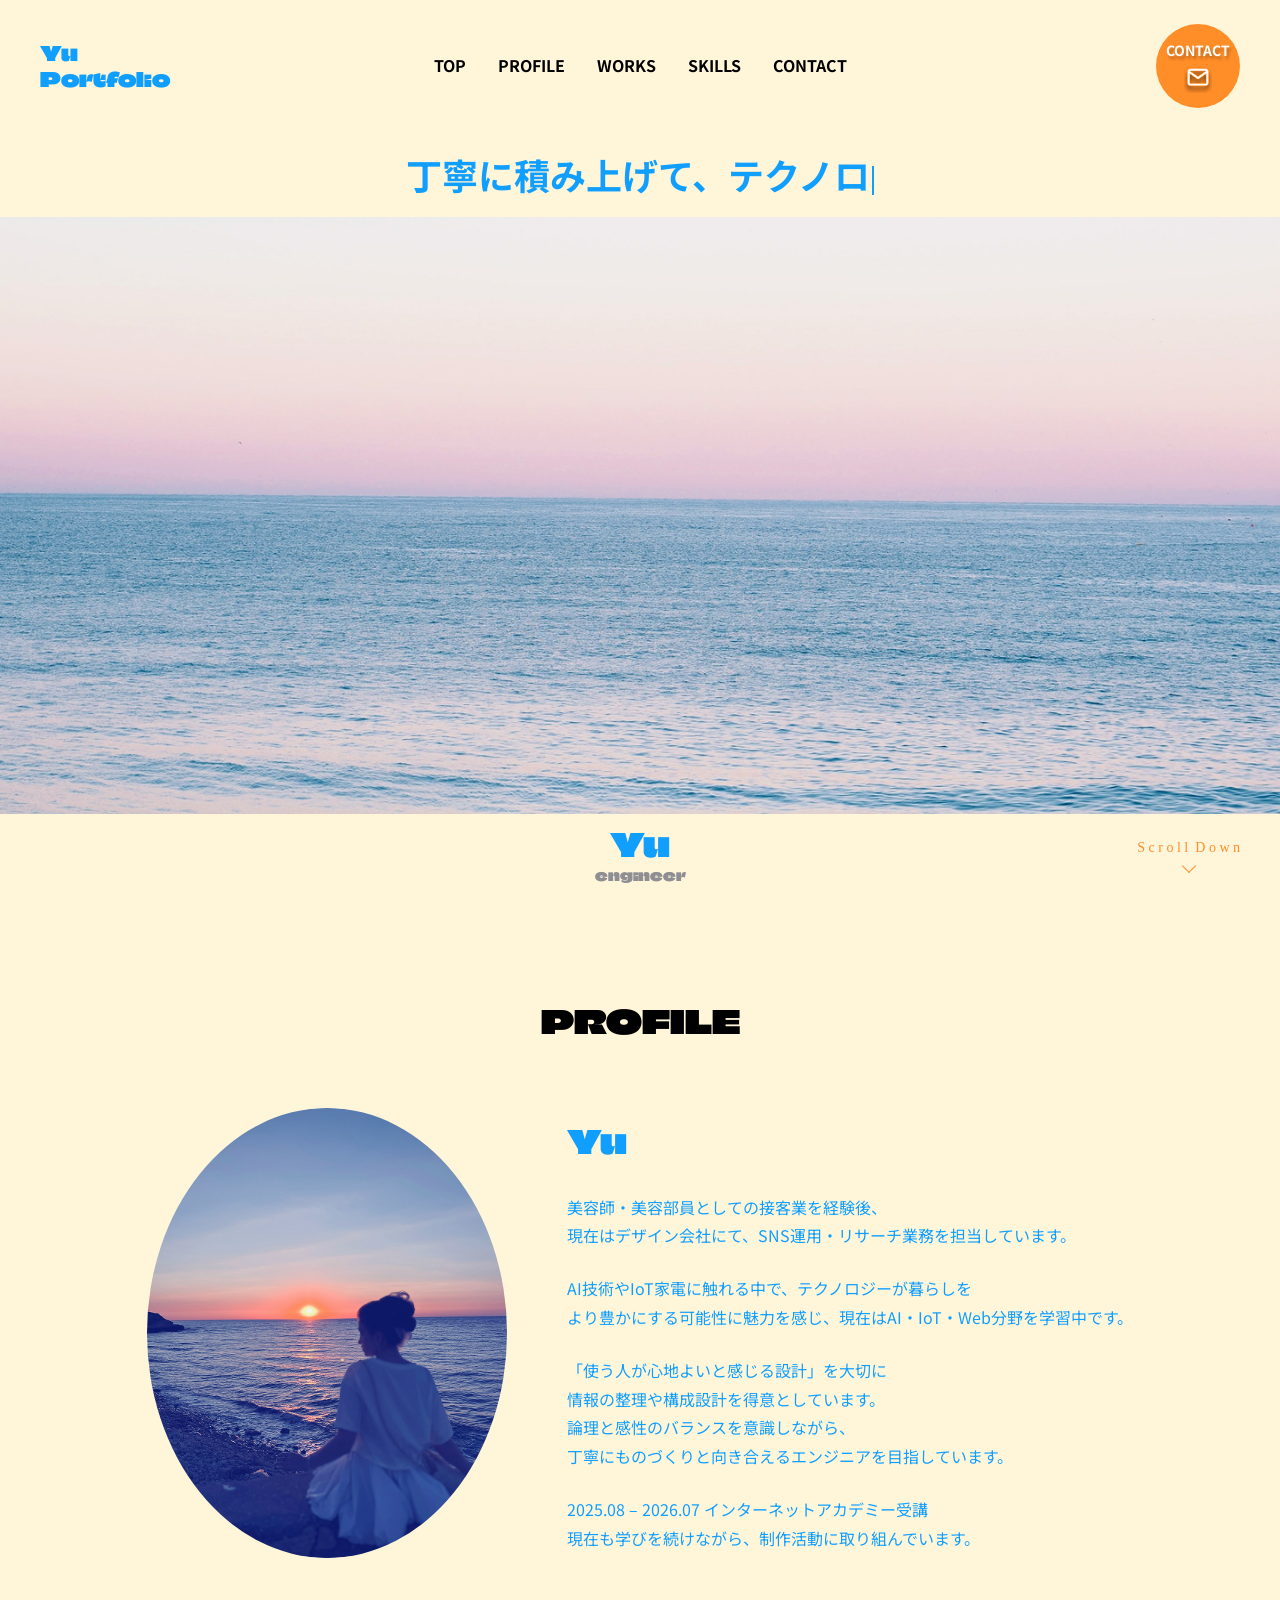
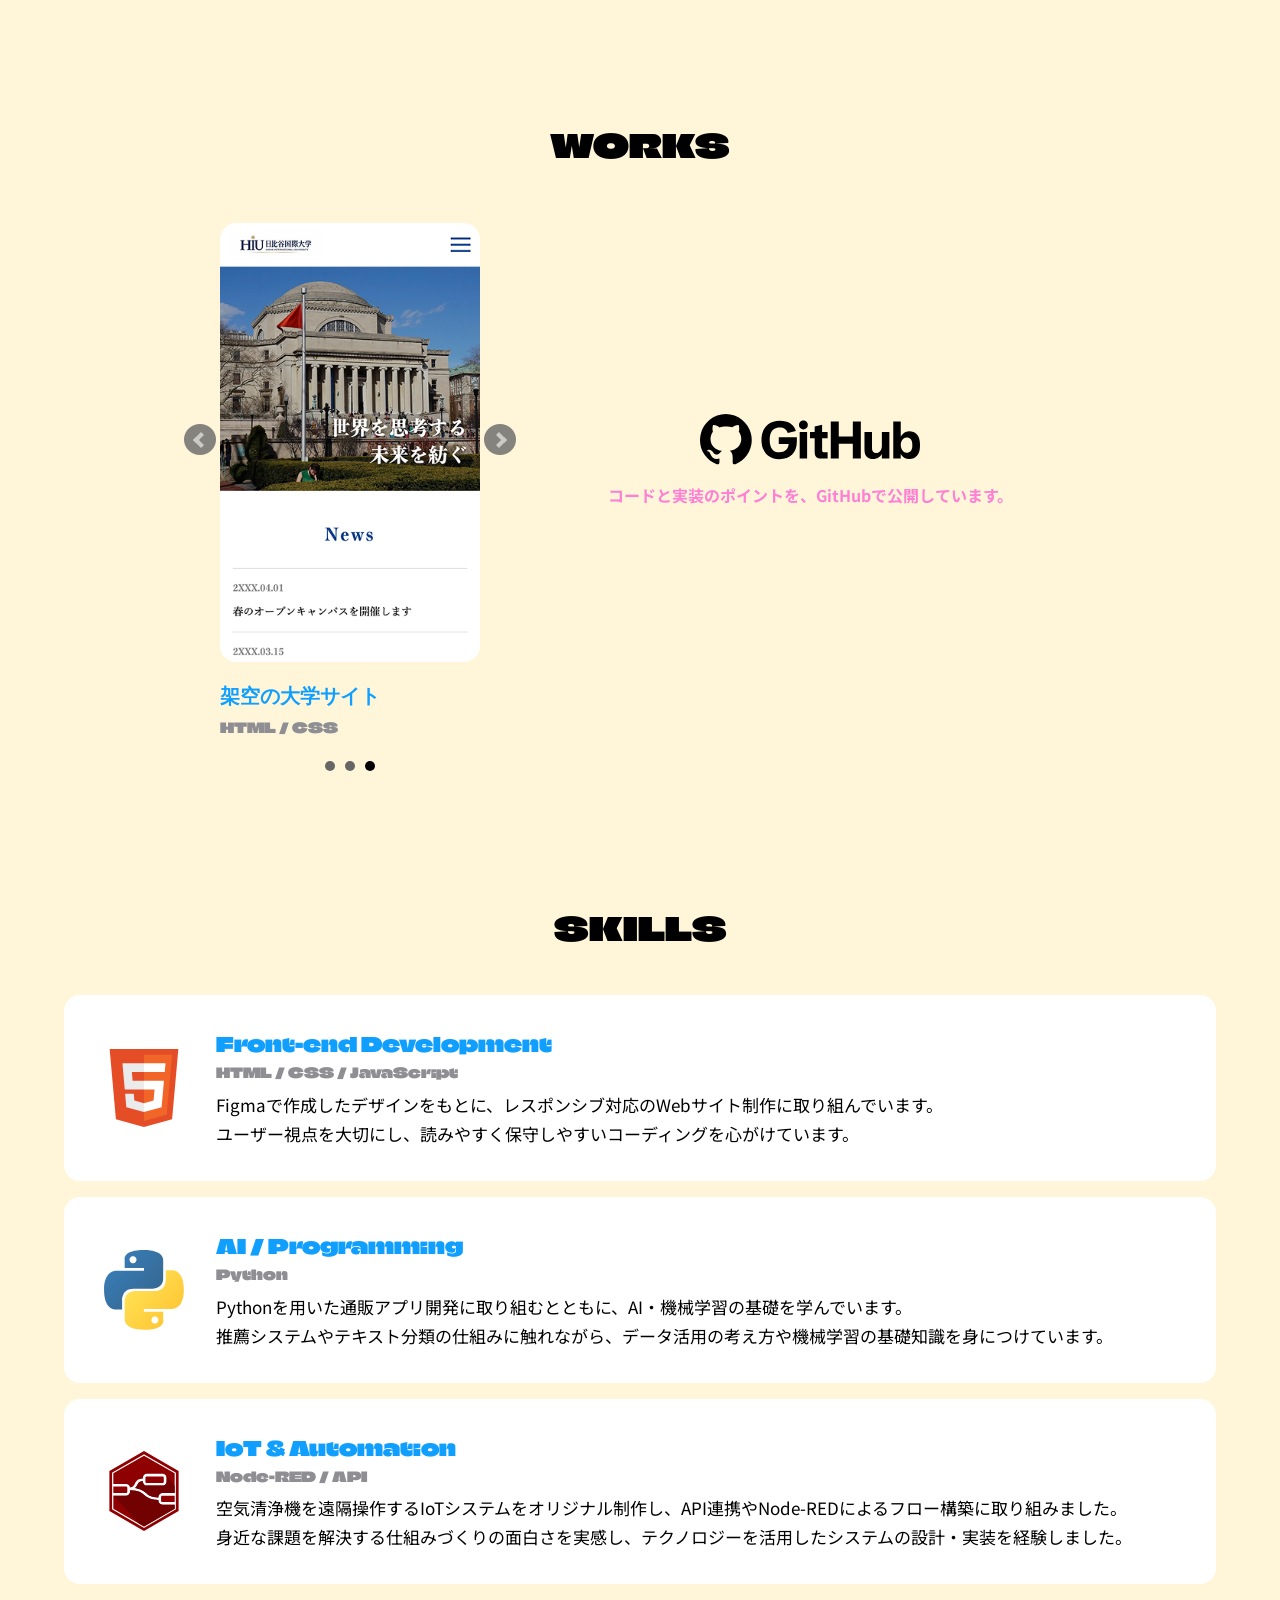
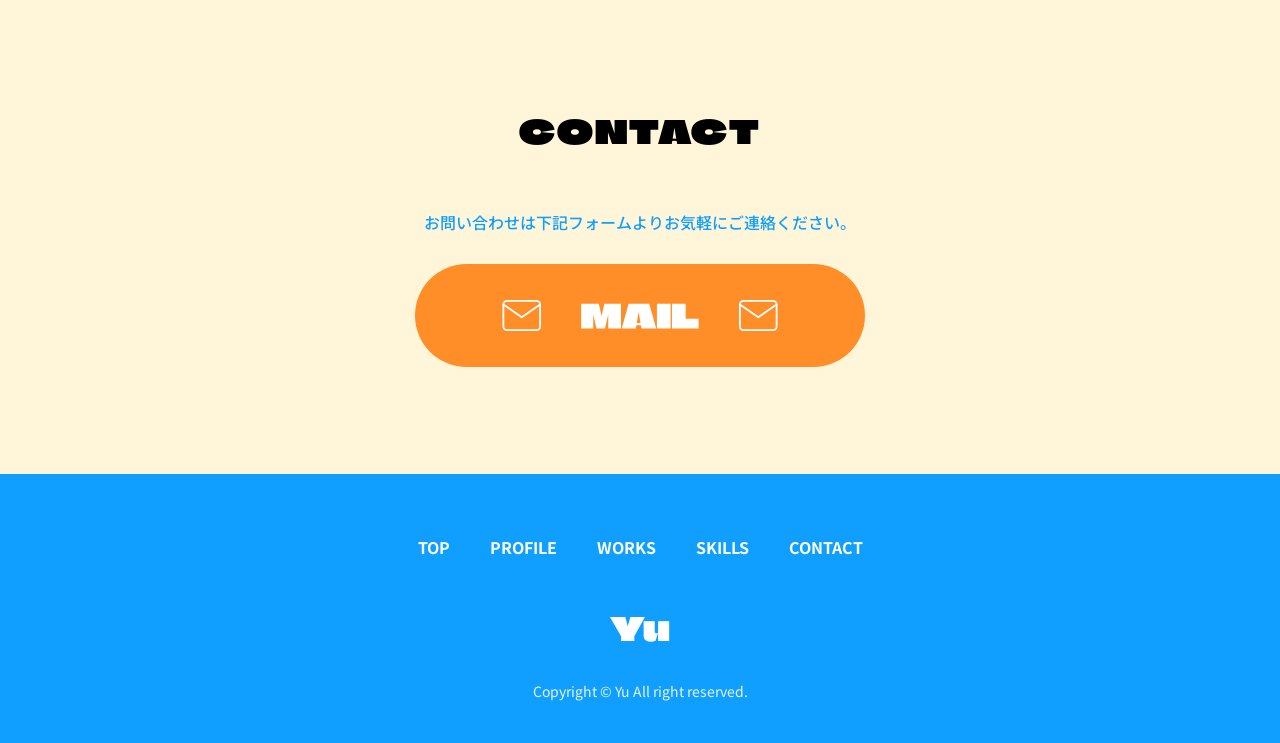
==== index.html @ f372a9da "first commit" ====
<!DOCTYPE html>
<html lang="ja">

<head>
    <meta charset="UTF-8">
    <meta name="viewport" content="width=device-width, initial-scale=1.0">
    <title>Yu Portfolio</title>

    <!-- Google Fonts -->
    <link rel="preconnect" href="https://fonts.googleapis.com" />
    <link rel="preconnect" href="https://fonts.gstatic.com" crossorigin />
    <link
        href="https://fonts.googleapis.com/css2?family=Climate+Crisis&family=Noto+Sans+JP:wght@400;500;700&display=swap"
        rel="stylesheet" />
    <link rel="stylesheet" href="css/reset.css">
    <link rel="stylesheet" href="css/style.css" />
    <link rel="stylesheet" href="common/bxslider/css/jquery.bxslider.css">
</head>

<body id="top">


    <!-- ========== HEADER ========== -->
    <header class="header">
        <div class="header__inner">
            <p class="header__logo">Yu<br>Portfolio</p>
            <nav class="header__nav">
                <!-- ハンバーガーボタン追加 -->
                <button class="header__hamburger" id="hamburger">
                    <span></span>
                    <span></span>
                    <span></span>
                </button>
                <ul class="nav__list" id="nav-list">
                    <li><a href="#top">TOP</a></li>
                    <li><a href="#profile">PROFILE</a></li>
                    <li><a href="#works">WORKS</a></li>
                    <li><a href="#skills">SKILLS</a></li>
                    <li><a href="#contact">CONTACT</a></li>
                    <li class="hamburger__mail-item">
                        <a href="" target="_blank" class="hamburger__mail">
                            <img src="images/mail.svg" alt="mail">
                        </a>
                    </li>
                </ul>
            </nav>
            <a href="#contact" class="header__contact-btn">
                CONTACT
                <img src="images/contact-icon.svg" alt="contact">
            </a>
        </div>
    </header>

    <main>
        <!-- ========== HERO ========== -->
        <section id="top" class="hero">
            <h1 class="hero__catch"><!-- JSでタイピングアニメーション表示 --></h1>
            <div class="hero__image">
                <img src="images/hero.jpg" alt="海の風景" />
            </div>
            <div class="hero__name">
                <p>Yu</p>
                <p>engineer</p>
            </div>
        </section>

        <a href="#" class="scroll-down_08 wavy-text">
            <span style="--i:1">S</span>
            <span style="--i:2">c</span>
            <span style="--i:3">r</span>
            <span style="--i:4">o</span>
            <span style="--i:5">l</span>
            <span style="--i:6">l</span>
            <span style="--i:7"> </span>
            <span style="--i:8">D</span>
            <span style="--i:9">o</span>
            <span style="--i:10">w</span>
            <span style="--i:11">n</span>
            <div class="wavy-text_arrow"></div>
        </a>

        <!-- ========== PROFILE ========== -->
        <section id="profile" class="profile section">
            <h2 class="section__title">PROFILE</h2>

            <div class="profile__inner">
                <img src="images/profile.jpg" alt="プロフィール写真">
                <div class="profile__text">
                    <h3 class="profile__name">Yu</h3>
                    <p>美容師・美容部員としての接客業を経験後、<br>現在はデザイン会社にて、SNS運用・リサーチ業務を担当しています。</p>
                    <p>AI技術やIoT家電に触れる中で、テクノロジーが暮らしを<br>より豊かにする可能性に魅力を感じ、現在はAI・IoT・Web分野を学習中です。</p>
                    <p>「使う人が心地よいと感じる設計」を大切に<br>情報の整理や構成設計を得意としています。<br>論理と感性のバランスを意識しながら、<br>丁寧にものづくりと向き合えるエンジニアを目指しています。
                    </p>
                    <p class="profile__period">2025.08 – 2026.07 インターネットアカデミー受講<br>現在も学びを続けながら、制作活動に取り組んでいます。</p>
                </div>
            </div>
        </section>

        <!-- ========== WORKS ========== -->
        <section id="works" class="works section">
            <h2 class="section__title">WORKS</h2>

            <div class="works__container">

                <div class="works__slider-area">
                    <ul class="bxslider">

                        <li class="works__slide-item">
                            <div class="works__slide-image">
                                <img src="images/tuuhann.png" alt="通販アプリ">
                            </div>
                            <h3 class="works__slide-title">通販アプリ</h3>
                            <p class="works__slide-tech">Python</p>
                        </li>

                        <li class="works__slide-item">
                            <div class="works__slide-image">
                                <img src="images/aircleaner.png" alt="空気清浄機リモコン">
                            </div>
                            <h3 class="works__slide-title">空気清浄機リモコン</h3>
                            <p class="works__slide-tech">Node-RED / JavaScript / API</p>
                        </li>

                        <li class="works__slide-item">
                            <div class="works__slide-image">
                                <img src="images/daigaku.png" alt="架空の大学サイト">
                            </div>
                            <h3 class="works__slide-title">架空の大学サイト</h3>
                            <p class="works__slide-tech">HTML / CSS</p>
                        </li>
                    </ul>
                </div>


                <div class="works__github-area">
                    <a href="https://github.com/★ユーザー名" target="_blank" class="works__github-btn">
                        <img src="images/github.svg" alt="GitHub">
                    </a>
                    <p class="works__github-text">コードと実装のポイントを、GitHubで公開しています。</p>
                </div>
            </div>
        </section>

        <!-- ========== SKILLS ========== -->
        <section id="skills" class="skills section">
            <h2 class="section__title">SKILLS</h2>

            <ul class="skills__list">
                <!-- カード1 -->
                <li class="skills__item">
                    <img src="images/html.svg" alt="HTML" class="skills__icon">
                    <div class="skills__text-block">
                        <h3 class="skills__title">Front-end Development</h3>
                        <p class="skills__tech">HTML / CSS / JavaScript</p>
                        <p class="skills__text">
                            Figmaで作成したデザインをもとに、レスポンシブ対応のWebサイト制作に取り組んでいます。<br>
                            ユーザー視点を大切にし、読みやすく保守しやすいコーディングを心がけています。
                        </p>
                    </div>
                </li>

                <!-- カード2 -->
                <li class="skills__item">
                    <img src="images/python.svg" alt="Python" class="skills__icon">
                    <div class="skills__text-block">
                        <h3 class="skills__title">AI / Programming</h3>
                        <p class="skills__tech">Python</p>
                        <p class="skills__text">
                            Pythonを用いた通販アプリ開発に取り組むとともに、AI・機械学習の基礎を学んでいます。<br>
                            推薦システムやテキスト分類の仕組みに触れながら、データ活用の考え方や機械学習の基礎知識を身につけています。
                        </p>
                    </div>
                </li>

                <!-- カード3 -->
                <li class="skills__item">
                    <img src="images/nodered.svg" alt="Node-RED" class="skills__icon">
                    <div class="skills__text-block">
                        <h3 class="skills__title">IoT & Automation</h3>
                        <p class="skills__tech">Node-RED / API</p>
                        <p class="skills__text">
                            空気清浄機を遠隔操作するIoTシステムをオリジナル制作し、API連携やNode-REDによるフロー構築に取り組みました。<br>
                            身近な課題を解決する仕組みづくりの面白さを実感し、テクノロジーを活用したシステムの設計・実装を経験しました。
                        </p>
                    </div>
                </li>
            </ul>
        </section>


        <!-- ========== CONTACT ========== -->
        <section id="contact" class="contact section">
            <h2 class="section__title">CONTACT</h2>
            <p class="contact__text">お問い合わせは下記フォームより<br class="sp-only">お気軽にご連絡ください。</p>
            <a href="" target="_blank" rel="noopener" class="contact__btn">
                <img src="images/mail.svg" alt="mail">
            </a>
        </section>

    </main>

    <footer class="footer">
        <div class="footer__inner">
            <nav class="footer__nav">
                <ul class="nav__list">
                    <li><a href="#top">TOP</a></li>
                    <li><a href="#profile">PROFILE</a></li>
                    <li><a href="#works">WORKS</a></li>
                    <li><a href="#skills">SKILLS</a></li>
                    <li><a href="#contact">CONTACT</a></li>
                </ul>
            </nav>
            <p>Yu</p>
            <small>Copyright © Yu All right reserved.</small>
        </div>
    </footer>

    <script src="https://code.jquery.com/jquery-3.6.0.min.js"></script>
    <script src="common/bxslider/js/jquery.bxslider.min.js"></script>
    <script src="js/main.js"></script>

</body>

</html>
---- css/style.css ----
/* ========== 共通設定 ========== */
:root {
    /* === Colors === */
    --color-primary: #119fff;
    --color-accent: #ff8d28;
    --color-bg: #fff6da;
    --color-pink: #ff7fd4;
    --color-gray: #8e8e93;
    --color-black: #000000;
    --color-white: #ffffff;

    /* === Fonts === */
    --font-en: "Climate Crisis", sans-serif;
    --font-jp: "Noto Sans JP", sans-serif;

    /* === Layout === */
    --container-width: 1200px;
}

body {
    font-family: var(--font-jp);
    color: var(--color-black);
    line-height: 1.7;
    background-color: var(--color-bg);
}

.section {
    max-width: var(--container-width);
    margin: 0 auto;
    padding: 100px 24px;
}

.section__title {
    font-family: var(--font-en);
    font-size: 32px;
    text-align: center;
    margin-bottom: 60px;
}

html,
body {
    overflow-x: hidden;
}

main {
    overflow-x: hidden;
}

/* ========== Scroll Down ========== */
.scroll-down_08 {
    position: fixed;
    bottom: 40px;
    right: 40px;
    z-index: 100;

    text-align: center;
    font-family: serif;
    color: var(--color-accent);
    font-size: 14px;
    text-decoration: none;
}

.wavy-text span {
    position: relative;
    display: inline-block;
    animation: wave 2s infinite;
    animation-delay: calc(0.1s * var(--i));
}

.wavy-text_arrow {
    position: absolute;
    top: 30px;
    left: 50%;
    width: 10px;
    height: 10px;
    border-left: 1px solid var(--color-accent);
    border-bottom: 1px solid var(--color-accent);
    transform: translate(-50%, -50%) rotate(-45deg);
    animation: float 2s infinite;
}

@keyframes wave {

    0%,
    100% {
        transform: translateY(0);
    }

    50% {
        transform: translateY(-10px);
    }
}

@keyframes float {

    0%,
    100% {
        transform: translateY(-20%) rotate(-45deg);
    }

    50% {
        transform: translateY(20%) rotate(-45deg);
    }
}

/* ========== タイピングカーソル ========== */
.typing-cursor {
    display: inline-block;
    width: 2px;
    height: 0.8em;
    background-color: var(--color-primary);
    margin-left: 2px;
    vertical-align: middle;
    animation: blink 0.7s step-end infinite;
}

@keyframes blink {

    0%,
    100% {
        opacity: 1;
    }

    50% {
        opacity: 0;
    }
}


/* ========== Header ========== */
.header {
    background-color: var(--color-bg);
    padding: 24px 40px;
}

.header__inner {
    max-width: var(--container-width);
    margin: 0 auto;
    display: grid;
    grid-template-columns: 1fr auto 1fr;
    /* 左1fr・中央auto・右1fr */
    align-items: center;
}

.header__logo {
    font-family: var(--font-en);
    color: var(--color-primary);
    font-size: 20px;
    line-height: 1.3;
    font-weight: 700;
    justify-self: start;
    /* 左寄せ */
}

.nav__list {
    display: flex;
    gap: 32px;
}

.nav__list a {
    display: inline-block;
    /* transformを効かせるために必要 */
    font-weight: 700;
    font-size: 16px;
    color: var(--color-black);
    transition: transform 0.3s ease, color 0.3s ease;
}

.nav__list a:hover {
    transform: scale(1.1);
    color: var(--color-pink);
    /* ホバー時の色の変化 */
}

.header__contact-btn {
    display: flex;
    flex-direction: column;
    align-items: center;
    justify-content: center;
    width: 84px;
    height: 84px;
    border-radius: 50%;
    background-color: var(--color-accent);
    color: var(--color-white);
    font-size: 14px;
    font-weight: 700;
    gap: 4px;
    text-shadow: 2px 3px 3px rgba(0, 0, 0, 0.25);
    /* アイコンに合わせた影 */
    justify-self: end;
    /* 右寄せ */
}

.header__contact-btn img {
    width: 28px;
}

/* ハンバーガーボタン（PC では非表示） */
.header__hamburger {
    display: none;
}

.sp-only {
    display: none;
}

/* ハンバーガーメニュー内のMAIL（PCでは非表示） */
.hamburger__mail-item {
    display: none;
}

/* ========== body ==========  */
.hero {
    height: calc(100vh - 138px);
    display: flex;
    flex-direction: column;
    background-color: var(--color-bg);
    /* クリーム背景はここで一括指定 */
}

.hero__catch {
    font-size: 36px;
    font-weight: 700;
    color: var(--color-primary);
    padding: 12px 40px;
    text-align: center;
}

.hero__image {
    flex: 1;
    /* 残りの高さを全部使う */
    overflow: hidden;
}

.hero__image img {
    width: 100%;
    height: 100%;
    object-fit: cover;
}

.hero__name {
    display: flex;
    flex-direction: column;
    align-items: center;
    padding: 8px 24px;
    line-height: 1.4;
}

.hero__name p:first-child {
    font-family: var(--font-en);
    font-size: 32px;
    color: var(--color-primary);
    font-weight: 700;
}

.hero__name p:last-child {
    font-family: var(--font-en);
    font-size: 14px;
    color: var(--color-gray);
}

/* ========== Profile ========== */
.profile__inner {
    display: flex;
    align-items: center;
    justify-content: center;
    gap: 60px;
}

.profile__inner img {
    width: 360px;
    height: 450px;
    object-fit: cover;
    flex-shrink: 0;
    border-radius: 50%;
}

.profile__text {
    max-width: 600px;
}

.profile__name {
    font-family: var(--font-en);
    font-size: 32px;
    color: var(--color-primary);
    margin-bottom: 24px;
}

.profile__text p {
    color: var(--color-primary);
    line-height: 1.8;
    margin-bottom: 24px;
}

.profile__text p:last-child {
    margin-bottom: 0;
}

/* ========== WORKS ========== */
.works {
    padding-top: 60px;
    padding-bottom: 60px;
}

/* WORKSタイトル下の余白を縮める */
.works .section__title {
    margin-bottom: 50px;
}

.works__container {
    display: flex;
    align-items: center;
    justify-content: center;
    gap: 80px;
}

.works__slider-area {
    flex: 1;
    max-width: 260px;
}

/* bxSliderのデフォルト白背景・枠線・影をリセット */
.works__slider-area .bx-wrapper {
    background: transparent;
    border: none;
    box-shadow: none;
    margin-bottom: 40px;
}

.works__slide-image {
    border-radius: 16px;
    overflow: hidden;
    margin-bottom: 16px;
}

.works__slide-image img {
    width: 100%;
    /* aspect-ratio: 3 / 4;   縦長 スマホ */
    object-fit: contain;
}

.works__slide-title {
    font-family: var(--font-en);
    font-size: 20px;
    color: var(--color-primary);
    margin-bottom: 4px;
}

.works__slide-tech {
    font-family: var(--font-en);
    font-size: 14px;
    color: var(--color-gray);
}

/* 矢印の位置を画像の中央に合わせる */
.works__slider-area .bx-wrapper .bx-controls-direction a {
    top: 42%;
}

.works__github-area {
    flex: 1;
    max-width: 500px;
    display: flex;
    flex-direction: column;
    align-items: center;
    gap: 16px;
    align-self: center;
    padding-bottom: 80px;
}

.works__github-btn img {
    width: 220px;
}

.works__github-text {
    color: var(--color-pink);
    font-size: 16px;
    font-weight: 700;
    text-align: center;
}

/* ========== SKILLS ========== */

.skills {
    padding-top: 60px;
    padding-bottom: 60px;
}

.skills .section__title {
    margin-bottom: 40px;
}

.skills__list {
    display: flex;
    flex-direction: column;
    gap: 16px;
    /* カード間の余白 */
}

.skills__item {
    display: flex;
    align-items: center;
    gap: 32px;
    background-color: var(--color-white);
    border-radius: 16px;
    padding: 32px 40px;
}

.skills__icon {
    width: 80px;
    flex-shrink: 0;
}

.skills__title {
    font-family: var(--font-en);
    font-size: 20px;
    color: var(--color-primary);
    margin: 0;
    /* 上0・左右0・下0px → titleとtechの間隔 */
}

.skills__tech {
    font-family: var(--font-en);
    font-size: 14px;
    color: var(--color-gray);
    margin: 0 0 6px;
    /* 上0・左右0・下6px → techとdescriptionの間隔 */
}

.skills__text {
    font-size: 17px;
    margin: 0;
    /* 説明文は一番下なので余白リセットのみ */
}

/* ========== CONTACT ========== */
.contact {
    text-align: center;
    padding-top: 60px;
    /* 元の100pxから変更*/
    scroll-margin-top: 40px;
}

.contact .section__title {
    letter-spacing: 0.05em;
    margin-bottom: 50px;
    /* タイトルとボタンの間隔 */
}

/* <p>テキスト設定 */
.contact__text {
    color: var(--color-primary);
    font-size: 16px;
    font-weight: 500;
    margin-bottom: 28px;
    /* MAILボタンとの間に余白がつく！ */
}

/* MAILボタン（画像全体を囲むリンク） */
.contact__btn {
    display: inline-block;
    text-decoration: none;
    transition: opacity 0.3s ease, transform 0.3s ease;
    /* ホバー時の動きを滑らかに */
}

/* ボタンにホバーしたときの動き */
.contact__btn:hover {
    opacity: 0.85;
    /* 少し透明にする */
    transform: translateY(-3px);
    /* わずかに上に浮かす */
}

/* ボタン画像自体のサイズ調整 */
.contact__btn img {
    display: block;
    width: 100%;
    max-width: 450px;
    /* 画像を表示したい最大横幅 */
    height: auto;
    margin: 0 auto;
}


/* ========== FOOTER　========== */
/* フッター全体の背景と余白 */
.footer {
    background-color: var(--color-primary);
    /* 水色背景 */
    color: var(--color-white);
    padding: 60px 24px 40px;
}

/* フッターの内側の幅を固定して中央に寄せる */
.footer__inner {
    max-width: var(--container-width);
    margin: 0 auto;
    text-align: center;
}

/* ナビゲーション全体の並び（メニューとメニューの間隔） */
.footer__nav {
    margin-bottom: 40px;
}

.footer__nav .nav__list {
    display: flex;
    justify-content: center;
    flex-wrap: wrap;
    gap: 40px;
    /* メニュー同士の間隔 */
    list-style: none;
    padding: 0;
    margin: 0;
}

/* メニューの文字のデザイン（ヘッダーとサイズや太さを統一） */
.footer__nav .nav__list a {
    color: var(--color-white);
    /* 水色背景に映える白文字 */
}

/* メニューにマウスを乗せた（ホバー）ときの変化 */
.footer__nav .nav__list a:hover {
    transform: scale(1.1);
    color: var(--color-pink);
}

/* 中央のp */
.footer__inner>p {
    font-family: var(--font-en);
    /* Climate Crisis font */
    font-size: 32px;
    margin-bottom: 24px;
}

/* 一番下のコピーライト */
.footer__inner small {
    display: block;
    font-size: 14px;
    opacity: 0.9;
}

/* ========== レスポンシブ ========== */
@media (max-width: 768px) {

    /* 共通 */
    .sp-only {
        display: block;
    }

    /* Scroll Down */
    .scroll-down_08 {
        display: none;
    }

    /* ========== Header（スマホ用） ========== */
    .header {
        padding: 16px 20px;
    }

    .header__inner {
        grid-template-columns: 1fr auto;
    }

    .header__contact-btn {
        display: none;
    }

    .header__hamburger {
        display: flex;
        flex-direction: column;
        justify-content: center;
        gap: 5px;
        width: 36px;
        height: 36px;
        background: none;
        border: none;
        cursor: pointer;
        justify-self: end;
        padding: 4px;
        z-index: 300;
        position: fixed;
        top: 16px;
        right: 20px;
    }

    .header__hamburger span {
        display: block;
        width: 100%;
        height: 2px;
        background-color: var(--color-black);
        transition: transform 0.3s ease, opacity 0.3s ease;
    }

    .header__hamburger.is-open span:nth-child(1) {
        transform: translateY(7px) rotate(45deg);
    }

    .header__hamburger.is-open span:nth-child(2) {
        opacity: 0;
    }

    .header__hamburger.is-open span:nth-child(3) {
        transform: translateY(-7px) rotate(-45deg);
    }

    /* ハンバーガーメニュー */
    .header__nav .nav__list {
        display: flex !important;
        position: fixed;
        top: 0;
        right: -100%;
        width: 90%;
        height: 100vh;
        background: linear-gradient(135deg, #ffffff 0%, var(--color-bg) 100%);
        box-shadow: -5px 0 25px rgba(0, 0, 0, 0.1);

        flex-direction: column;
        align-items: center;
        justify-content: flex-start;
        padding-top: 70px;
        padding-bottom: 40px;
        gap: 0;
        z-index: 200;

        /* ★スッと動くアニメーションの速度設定 */
        transition: right 0.4s ease;
    }

    /* ★メニューが開いた時（is-openがついた時）の動き */
    .header__nav .nav__list.is-open {
        right: 0;
        /* ★隠れていたメニューを右端（0）ぴったりに滑り込ませる */
    }

    /* ロゴをメニュー上に表示 */
    .header__nav .nav__list::before {
        content: "Yu Portfolio";
        font-family: var(--font-en);
        font-size: 24px;
        color: var(--color-primary);
        margin-bottom: 32px;
    }

    /* 区切り線 */
    .header__nav .nav__list li {
        width: 50%;
        text-align: center;
        border-bottom: 1px solid rgba(0, 0, 0, 0.1);
        padding: 20px 0;
    }

    .header__nav .nav__list li:first-child {
        border-top: 1px solid rgba(0, 0, 0, 0.1);
    }

    /* ハンバーガーメニュー 文字スタイル */
    .header__nav .nav__list a {
        font-size: 20px;
        font-weight: 700;
        color: var(--color-black);
        letter-spacing: 0.1em;
        /* 文字の間隔を少しあける */
    }

    .header__nav .nav__list a:hover {
        transform: none !important;
        color: var(--color-black) !important;
    }

    /* ハンバーガーメニュー内MAIL */
    .hamburger__mail-item {
        display: block !important;
        /* ★PCで消していたものをスマホで強制的に表示 */
        border-bottom: none !important;
        /* 下の区切り線を消す */
        border-top: none !important;
        /* 上の区切り線を消す */
        margin-top: 24px;
        /* CONTACTメニューとの間の余白 */
        text-align: center;
        /* 画像を中央に寄せる */
        width: 100% !important;
        /* 横幅いっぱいに広げて中央配置しやすくする */
    }

    .hamburger__mail img {
        width: 220px;
        /* ★スマホ画面に合わせたボタンの横幅 */
        height: auto;
        display: inline-block;
    }

    /* Hero */
    .hero__catch {
        font-size: 20px;
        padding: 8px 20px;
        min-height: 4.2em;
        /* 2行分の高さをあらかじめ確保 */
    }

    /* Header ロゴ */
    .header__logo {
        font-size: 16px;
    }

    .hero {
        /* スマホのときは高さを少し短くする */
        /* calc(100vh - ヘッダーの高さ - キャッチコピーや名前の高さ) */
        height: 70vh;
    }

    .hero__image {
        height: auto;
        /* height: 300px;  /1* 好みの高さに調整 *1/ */
    }

    /* ========== Profile（スマホ用） ========== */

    .profile {
        padding-top: 60px !important;
        padding-bottom: 60px !important;
    }

    .profile .section__title {
        margin-bottom: 22px !important;
    }

    .profile__inner {
        flex-direction: column;
        /* ★横並びから縦並びに変更 */
        gap: 22px;
        /* 画像とテキストの間の余白 */
        text-align: center;
        /* テキスト全体を中央寄せにする */
    }

    .profile__inner img {
        width: 220px;
        /* ★スマホ画面に合わせて画像を少し小さく */
        height: 220px;
        /* 正円（まんまる）をキープするために幅と同じにする */
        /* もし元の画像が縦長で、丸くくり抜く形をキープしたい場合は height: 240px; でOKです */
    }

    .profile__text {
        max-width: 100%;
        /* 横幅いっぱいに広げる */
        padding: 0 16px;
        /* 左右に少しだけ余白を作って画面端に文字がくっつかないようにする */
    }

    .profile__name {
        font-size: 28px;
        /* 名前を少しだけスマホサイズに調整 */
        margin-bottom: 16px;
    }

    .profile__text {
        max-width: 450px;
        /* ★文章が広がりすぎないように最大幅を制限 */
        margin: 0 auto;
        /* ★文章のブロック自体を画面の中央に寄せる */
        padding: 0 24px;
        /* 左右の余白 */
    }

    .profile__text p {
        font-size: 15px;
        /* スマホで読みやすい文字サイズに */
        line-height: 1.8;
        margin-bottom: 20px;
        text-align: left;
        /* ★文章自体は左揃えの方が見やすいので左読みに（中央寄せにするなら center に） */
    }

    /* profile__period 以外の p タグの中にある br だけを消す設定 */
    .profile__text p:not(.profile__period) br {
        display: none;
    }

    /* ========== WORKS（スマホ用） ========== */
    .works {
        padding-top: 0px !important;
        /* ★上下の余白をギュッと縮める */
        padding-bottom: 40px !important;
        scroll-margin-top: 60px;
        /* ★メニューから飛んだ時の見切れ防止 */
    }

    .works .section__title {
        margin-bottom: 24px !important;
        /* ★タイトル下の余白 */
    }

    .works__container {
        flex-direction: column-reverse;
        /* 縦並びにして順番を逆に */
        gap: 24px !important;
        /* ★GitHubとスライダーの間隔を縮める */
        padding: 0 16px;
    }

    /* GitHubエリア全体の調整 */
    .works__github-area {
        max-width: 100%;
        padding-bottom: 0;
        display: flex;
        flex-direction: column;
        /* 縦並びにする */
        align-items: center;
        gap: 12px;
        /* ★パーツ同士の間隔 */
    }

    /* 1番上：説明文（ピンクの文字） */
    .works__github-text {
        font-size: 14px;
        order: 1;
        /* ★1番目に表示 */
    }

    /* 2番目：GitHubボタン（黒いロゴ画像） */
    .works__github-btn {
        order: 2;
        /* ★2番目に表示 */
        display: block;
    }

    .works__github-btn img {
        width: 180px;
        display: block;
    }

    /* 下側に来るスライダーエリアの調整 */
    .works__slider-area {
        width: 100%;
        max-width: 240px;
        /* ★矢印の間隔 */
        margin: 0 auto;
        /* 画面の中央に配置 */
        position: relative;
        /* 矢印の位置の基準にする */
    }

    /* bxSlider自体の不要な下余白をカット */
    .works__slider-area .bx-wrapper {
        margin-bottom: 10px !important;
    }

    /* スライダー内の画像サイズ調整 */
    .works__slide-image img {
        width: 100%;
        height: auto;
        max-height: 400px;
        object-fit: contain;
    }

    /* 矢印を画像の中央の高さに合わせる */
    .works__slider-area .bx-wrapper .bx-controls-direction a {
        top: 40%;
    }

    /* スライダー内の文字（タイトル・技術名）中央寄せ */
    .works__slide-title,
    .works__slide-tech {
        text-align: center;
    }

    /* ========== SKILLS（スマホ用） ========== */
    .skills {
        padding-top: 40px !important;
        padding-bottom: 40px !important;
    }

    .skills .section__title {
        margin-bottom: 28px !important;
    }

    .skills__item {
        flex-direction: column;
        align-items: center;
        text-align: center;
        padding: 60px 24px;
        gap: 16px;
    }

    .skills__icon {
        width: 64px;
    }

    .skills__title {
        font-size: 18px;
    }

    .skills__tech {
        font-size: 13px;
    }

    .skills__text {
        font-size: 14px;
        text-align: left;
        line-height: 1.8;
    }

    .skills__text br {
        display: none;
    }

    /* ========== CONTACT（スマホ用） ========== */
    .contact {
        padding-top: 60px !important;
        padding-bottom: 60px !important;
    }

    .contact .section__title {
        margin-bottom: 32px !important;
    }

    .contact__text {
        font-size: 14px;
        padding: 0 16px;
    }

    .contact__btn img {
        max-width: 280px;
    }

    /* ========== FOOTER（スマホ用） ========== */
    .footer {
        padding: 40px 16px 32px;
        overflow: visible;
        position: relative;
        z-index: 1;
    }

    .footer__nav .nav__list {
        gap: 20px;
    }

    .footer__nav .nav__list a {
        font-size: 14px;
    }

    .footer__inner>p {
        font-size: 24px;
        margin-bottom: 16px;
    }

    .footer__inner small {
        font-size: 12px;
    }


}
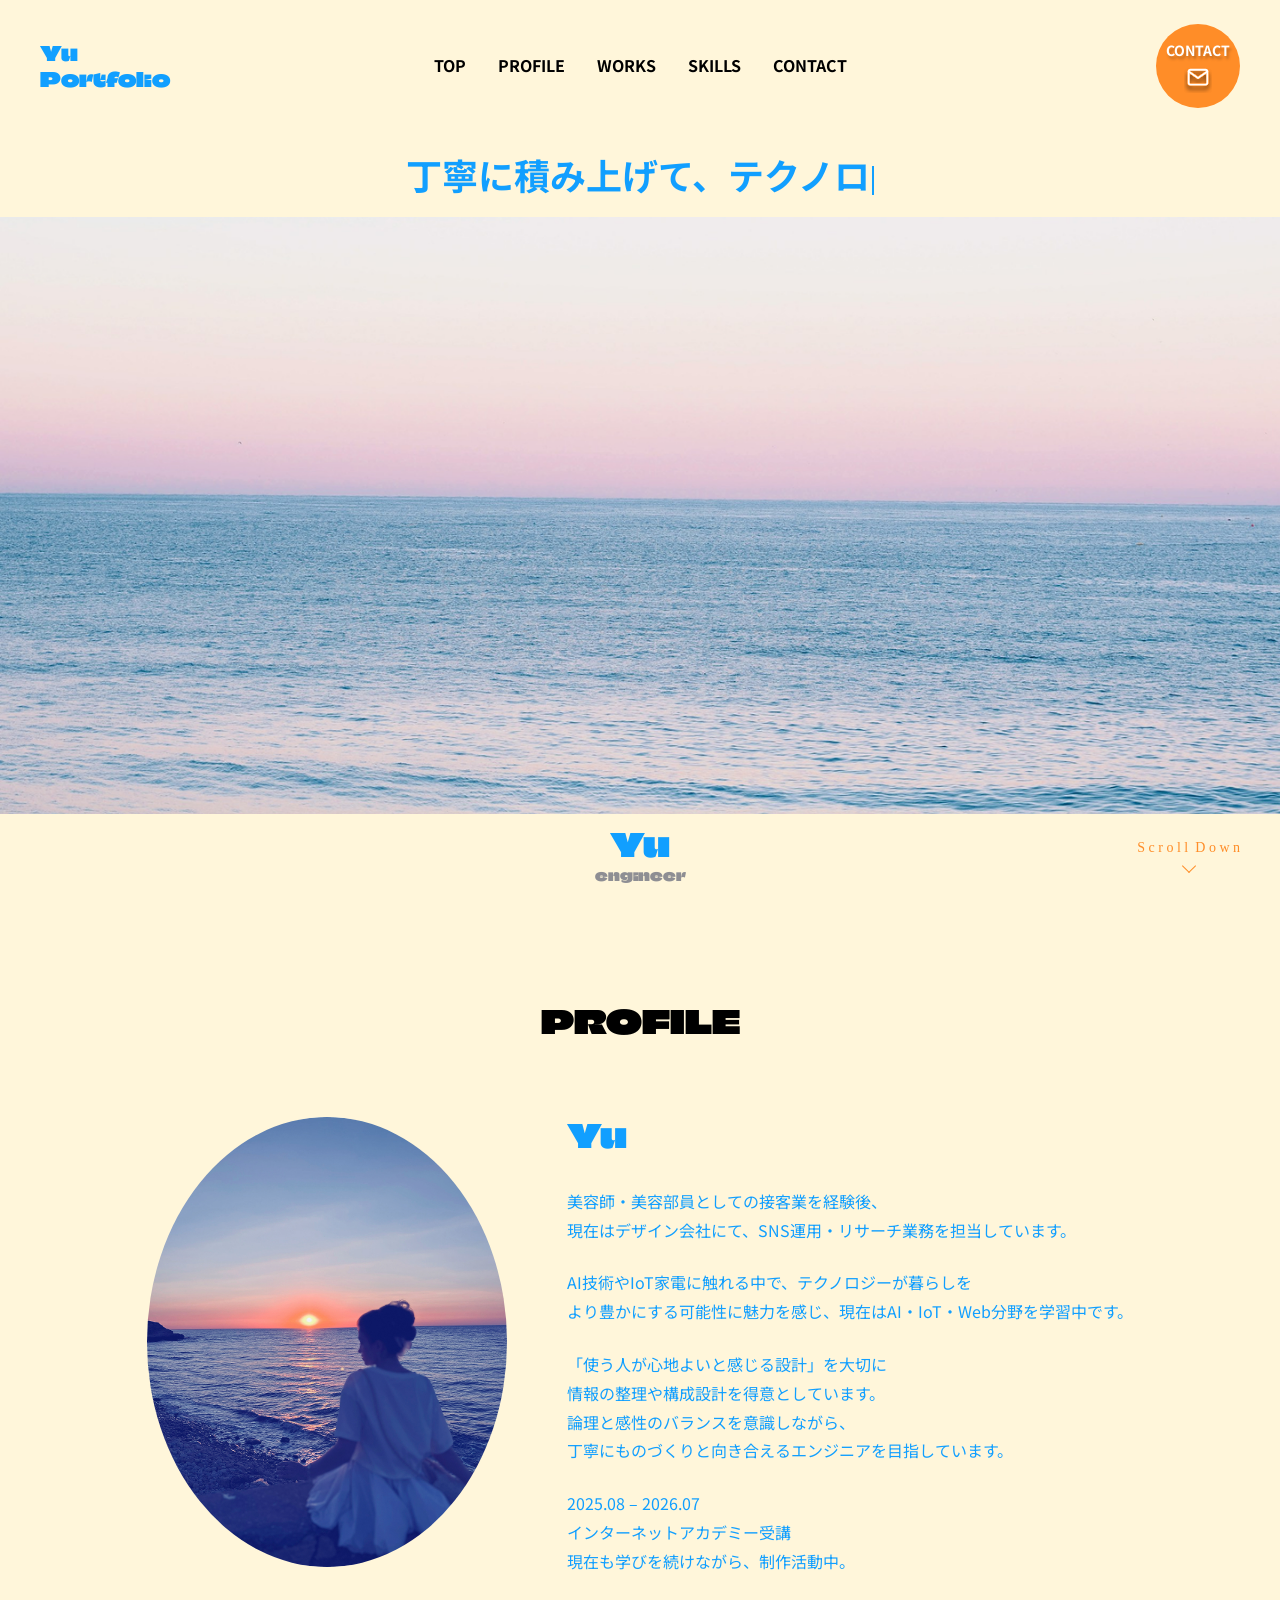
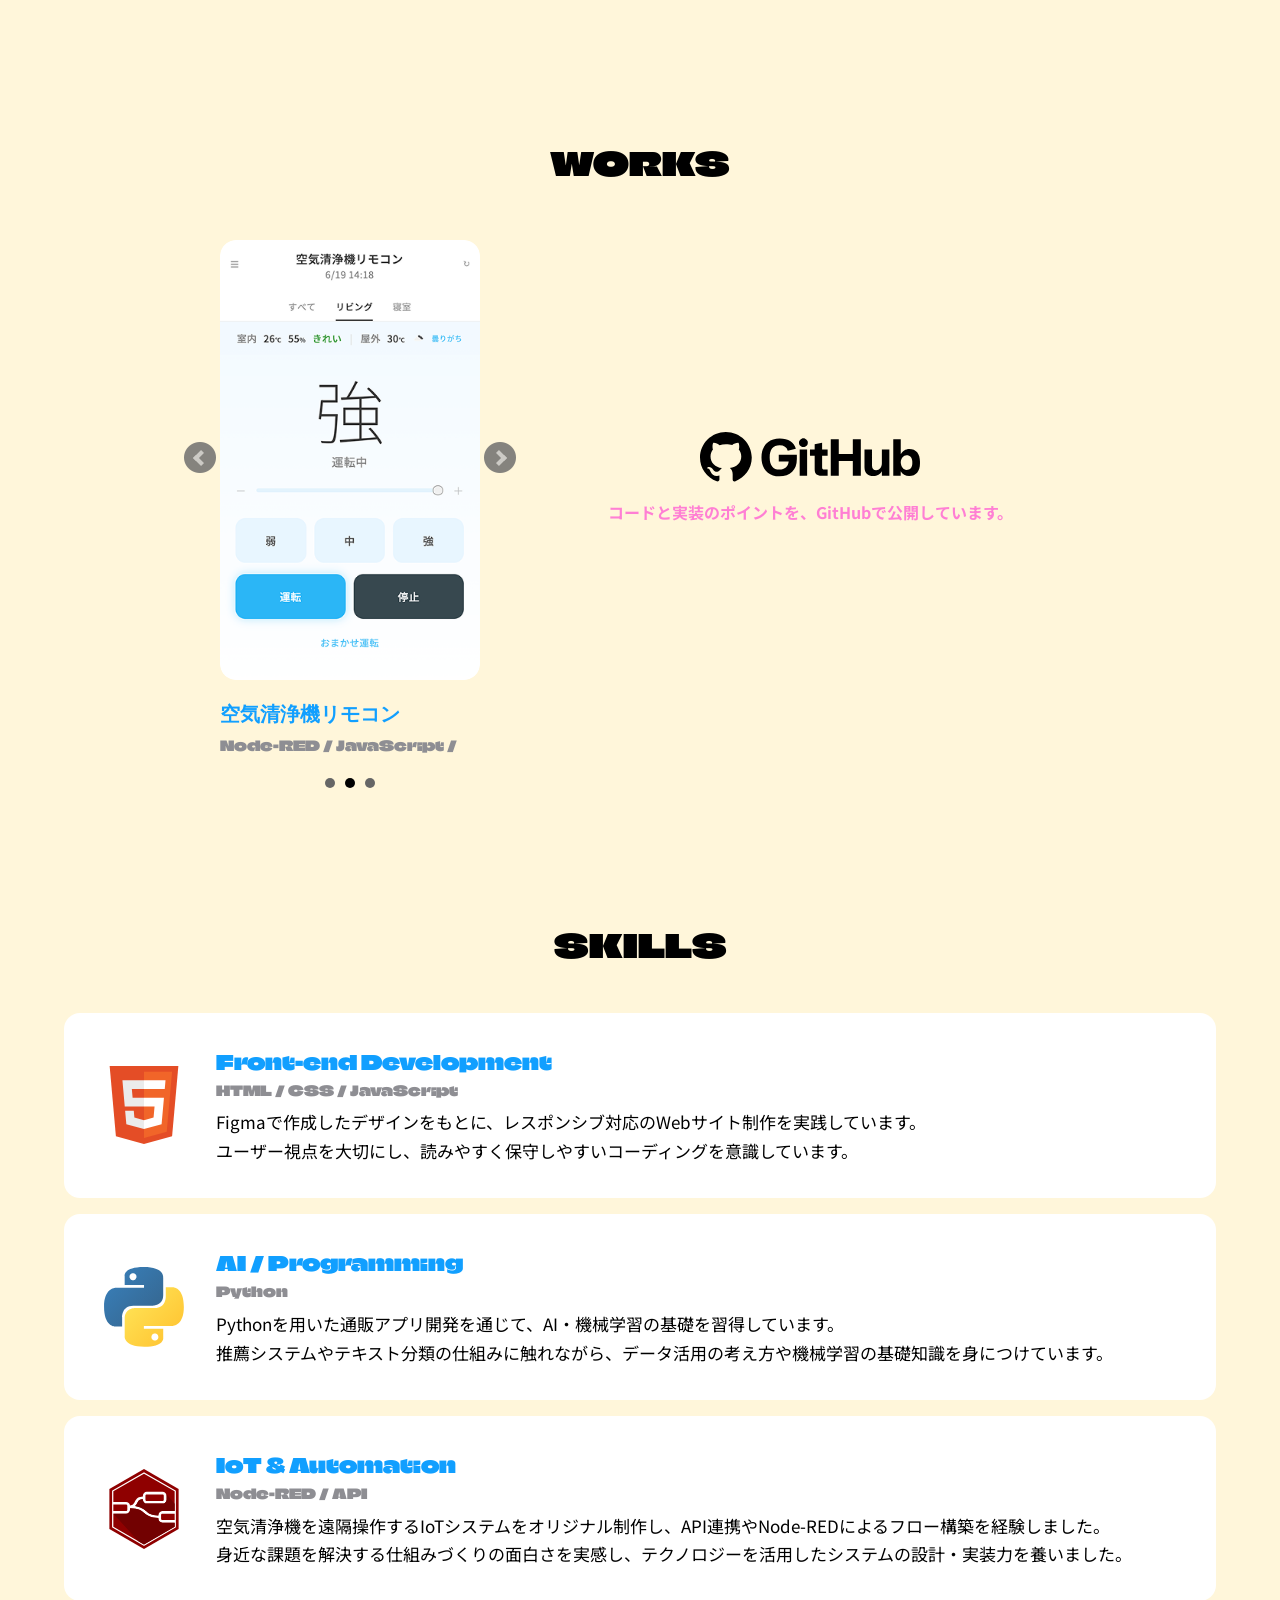
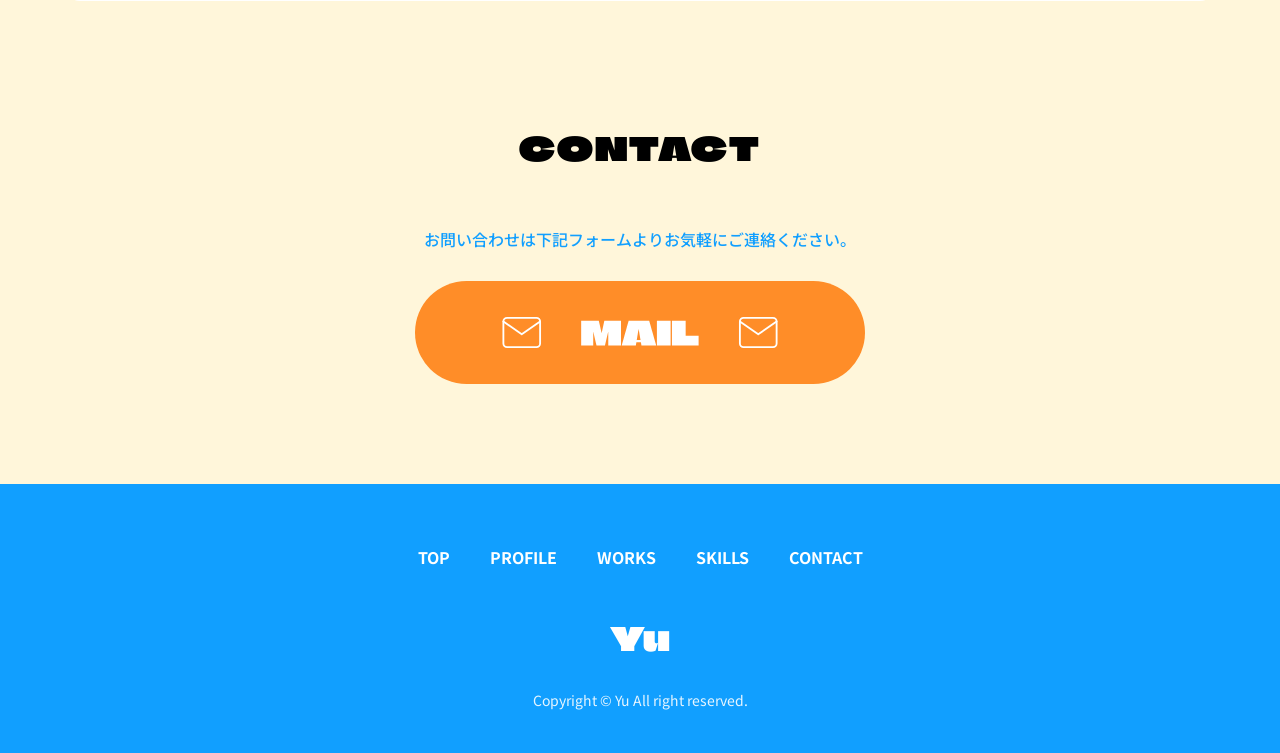
==== commit f6e0289a: "fix: id重複修正、CONTACTボタンURL変更、不要画像削除" ====
--- a/index.html
+++ b/index.html
@@ -19,13 +19,12 @@
 
 <body id="top">
 
-
     <!-- ========== HEADER ========== -->
     <header class="header">
         <div class="header__inner">
             <p class="header__logo">Yu<br>Portfolio</p>
             <nav class="header__nav">
-                <!-- ハンバーガーボタン追加 -->
+                <!-- ハンバーガーボタン -->
                 <button class="header__hamburger" id="hamburger">
                     <span></span>
                     <span></span>
@@ -38,13 +37,15 @@
                     <li><a href="#skills">SKILLS</a></li>
                     <li><a href="#contact">CONTACT</a></li>
                     <li class="hamburger__mail-item">
-                        <a href="" target="_blank" class="hamburger__mail">
+                        <a href="https://docs.google.com/forms/d/e/1FAIpQLSf8Ze9yWy_M1FkeZI8zdQeNe9JQwdk8QqkhJF9S9G2d9eP25A/viewform?usp=publish-editor"
+                            target="_blank" class="hamburger__mail">
                             <img src="images/mail.svg" alt="mail">
                         </a>
                     </li>
                 </ul>
             </nav>
-            <a href="#contact" class="header__contact-btn">
+            <a href="https://docs.google.com/forms/d/e/1FAIpQLSf8Ze9yWy_M1FkeZI8zdQeNe9JQwdk8QqkhJF9S9G2d9eP25A/viewform?usp=publish-editor"
+                target="_blank" rel="noopener" class="header__contact-btn">
                 CONTACT
                 <img src="images/contact-icon.svg" alt="contact">
             </a>
@@ -53,7 +54,7 @@
 
     <main>
         <!-- ========== HERO ========== -->
-        <section id="top" class="hero">
+        <section class="hero">
             <h1 class="hero__catch"><!-- JSでタイピングアニメーション表示 --></h1>
             <div class="hero__image">
                 <img src="images/hero.jpg" alt="海の風景" />
@@ -91,7 +92,7 @@
                     <p>AI技術やIoT家電に触れる中で、テクノロジーが暮らしを<br>より豊かにする可能性に魅力を感じ、現在はAI・IoT・Web分野を学習中です。</p>
                     <p>「使う人が心地よいと感じる設計」を大切に<br>情報の整理や構成設計を得意としています。<br>論理と感性のバランスを意識しながら、<br>丁寧にものづくりと向き合えるエンジニアを目指しています。
                     </p>
-                    <p class="profile__period">2025.08 – 2026.07 インターネットアカデミー受講<br>現在も学びを続けながら、制作活動に取り組んでいます。</p>
+                    <p class="profile__period">2025.08 – 2026.07<br>インターネットアカデミー受講<br>現在も学びを続けながら、制作活動中。</p>
                 </div>
             </div>
         </section>
@@ -133,7 +134,7 @@
 
 
                 <div class="works__github-area">
-                    <a href="https://github.com/★ユーザー名" target="_blank" class="works__github-btn">
+                    <a href="https://github.com/yu-studio33" target="_blank" class="works__github-btn">
                         <img src="images/github.svg" alt="GitHub">
                     </a>
                     <p class="works__github-text">コードと実装のポイントを、GitHubで公開しています。</p>
@@ -153,8 +154,8 @@
                         <h3 class="skills__title">Front-end Development</h3>
                         <p class="skills__tech">HTML / CSS / JavaScript</p>
                         <p class="skills__text">
-                            Figmaで作成したデザインをもとに、レスポンシブ対応のWebサイト制作に取り組んでいます。<br>
-                            ユーザー視点を大切にし、読みやすく保守しやすいコーディングを心がけています。
+                            Figmaで作成したデザインをもとに、レスポンシブ対応のWebサイト制作を実践しています。<br>
+                            ユーザー視点を大切にし、読みやすく保守しやすいコーディングを意識しています。
                         </p>
                     </div>
                 </li>
@@ -166,7 +167,7 @@
                         <h3 class="skills__title">AI / Programming</h3>
                         <p class="skills__tech">Python</p>
                         <p class="skills__text">
-                            Pythonを用いた通販アプリ開発に取り組むとともに、AI・機械学習の基礎を学んでいます。<br>
+                            Pythonを用いた通販アプリ開発を通じて、AI・機械学習の基礎を習得しています。<br>
                             推薦システムやテキスト分類の仕組みに触れながら、データ活用の考え方や機械学習の基礎知識を身につけています。
                         </p>
                     </div>
@@ -179,8 +180,8 @@
                         <h3 class="skills__title">IoT & Automation</h3>
                         <p class="skills__tech">Node-RED / API</p>
                         <p class="skills__text">
-                            空気清浄機を遠隔操作するIoTシステムをオリジナル制作し、API連携やNode-REDによるフロー構築に取り組みました。<br>
-                            身近な課題を解決する仕組みづくりの面白さを実感し、テクノロジーを活用したシステムの設計・実装を経験しました。
+                            空気清浄機を遠隔操作するIoTシステムをオリジナル制作し、API連携やNode-REDによるフロー構築を経験しました。<br>
+                            身近な課題を解決する仕組みづくりの面白さを実感し、テクノロジーを活用したシステムの設計・実装力を養いました。
                         </p>
                     </div>
                 </li>
@@ -192,7 +193,8 @@
         <section id="contact" class="contact section">
             <h2 class="section__title">CONTACT</h2>
             <p class="contact__text">お問い合わせは下記フォームより<br class="sp-only">お気軽にご連絡ください。</p>
-            <a href="" target="_blank" rel="noopener" class="contact__btn">
+            <a href="https://docs.google.com/forms/d/e/1FAIpQLSf8Ze9yWy_M1FkeZI8zdQeNe9JQwdk8QqkhJF9S9G2d9eP25A/viewform?usp=publish-editor"
+                target="_blank" rel="noopener" class="contact__btn">
                 <img src="images/mail.svg" alt="mail">
             </a>
         </section>
--- a/css/style.css
+++ b/css/style.css
@@ -195,7 +195,7 @@
     width: 28px;
 }
 
-/* ハンバーガーボタン（PC では非表示） */
+/* ハンバーガーボタン（PCでは非表示） */
 .header__hamburger {
     display: none;
 }
@@ -435,6 +435,9 @@
 
 /* ========== CONTACT ========== */
 .contact {
+    display: flex;
+    flex-direction: column;
+    align-items: center;
     text-align: center;
     padding-top: 60px;
     /* 元の100pxから変更*/
@@ -714,7 +717,7 @@
 
     .hero__image {
         height: auto;
-        /* height: 300px;  /1* 好みの高さに調整 *1/ */
+        /* height: 300px;
     }
 
     /* ========== Profile（スマホ用） ========== */
@@ -741,8 +744,8 @@
         width: 220px;
         /* ★スマホ画面に合わせて画像を少し小さく */
         height: 220px;
-        /* 正円（まんまる）をキープするために幅と同じにする */
-        /* もし元の画像が縦長で、丸くくり抜く形をキープしたい場合は height: 240px; でOKです */
+        /* 正円をキープするために幅と同じにする */
+        /* もし元の画像が縦長で、丸くくり抜く形をキープしたい場合は height: 240px; でOK */
     }
 
     .profile__text {
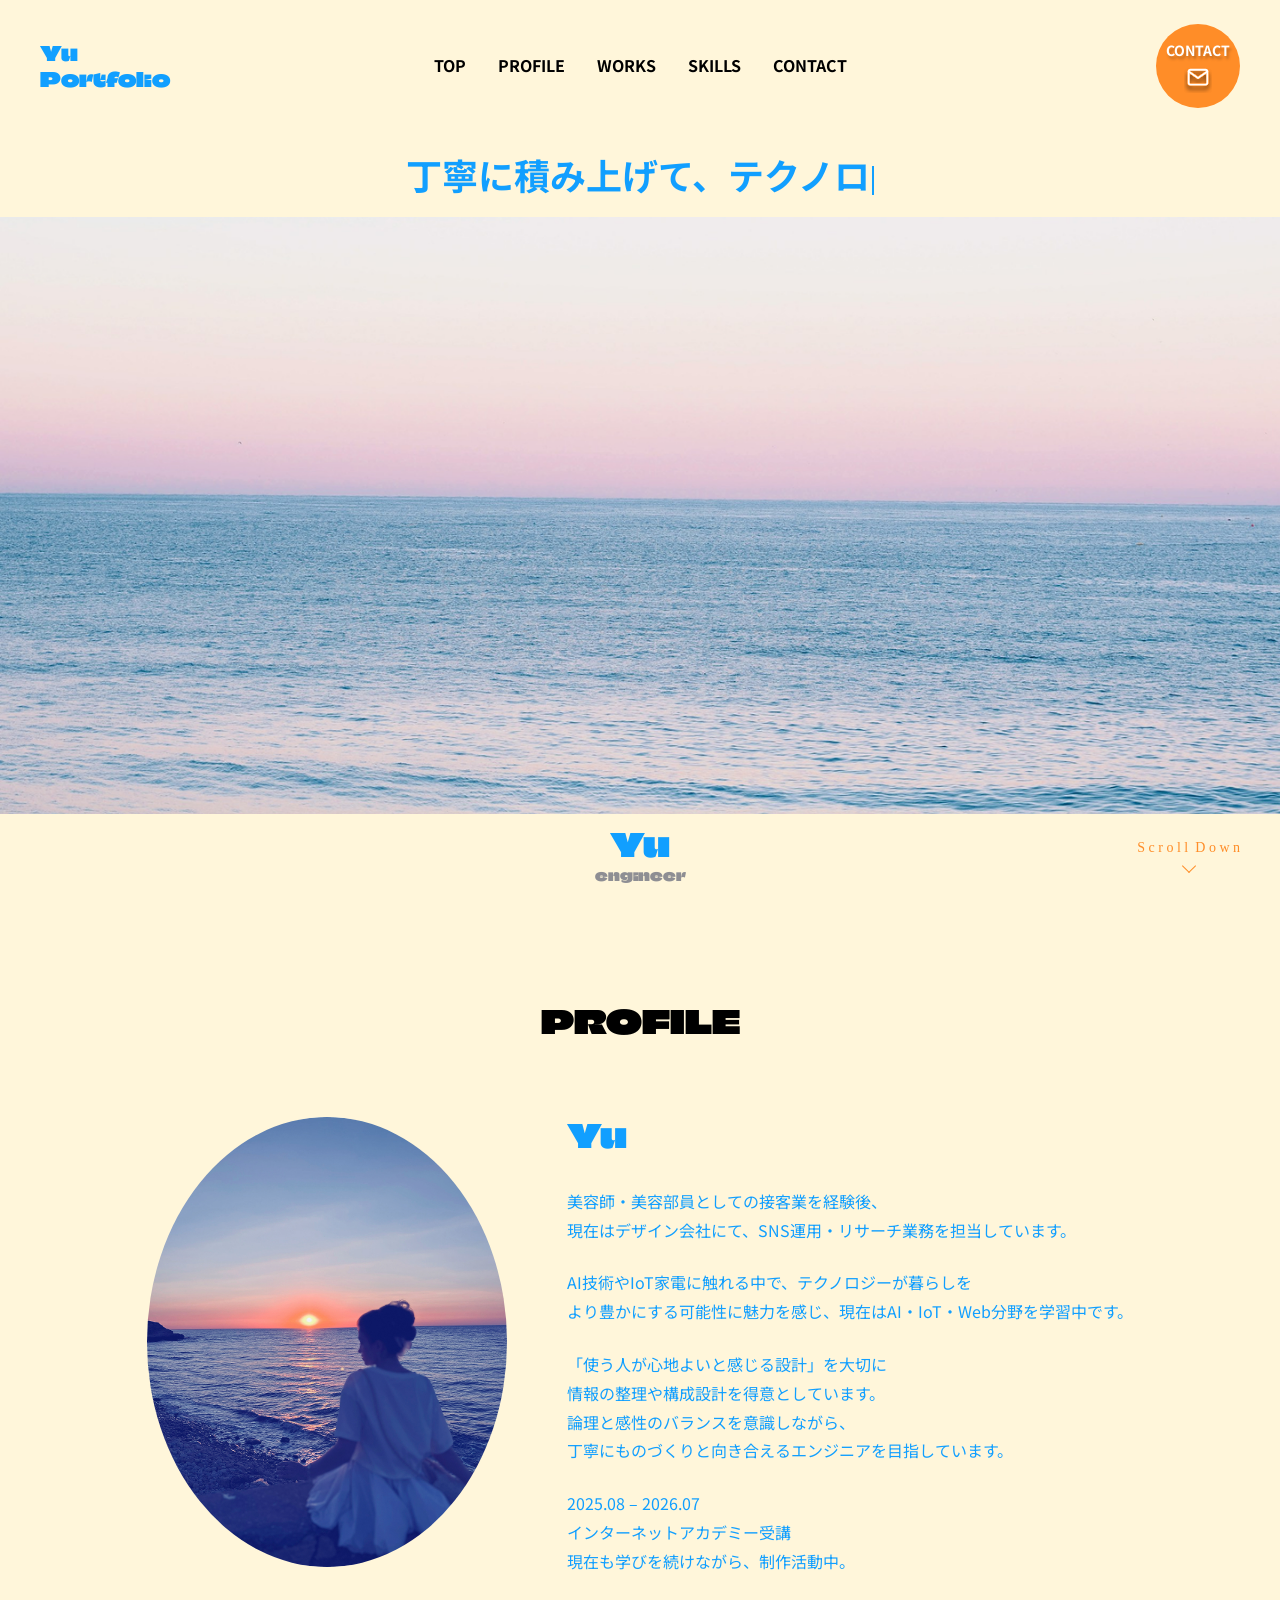
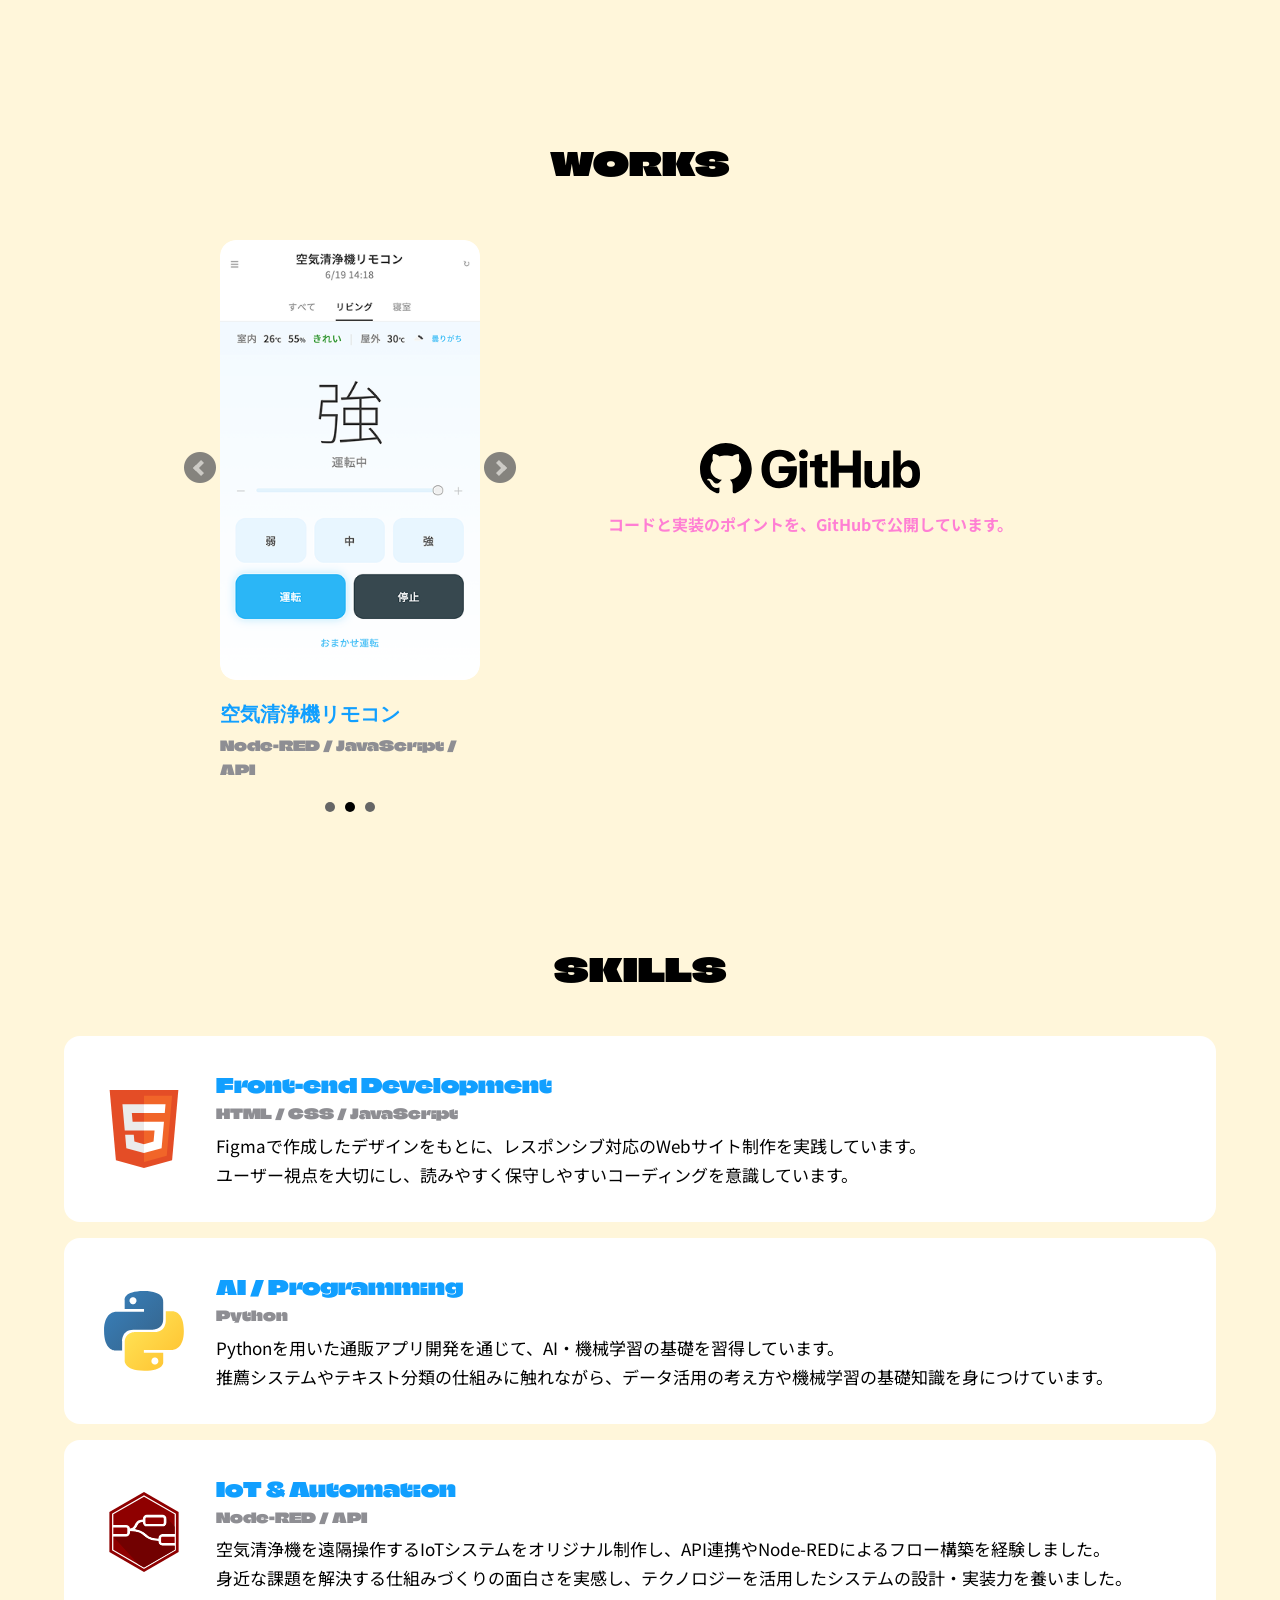
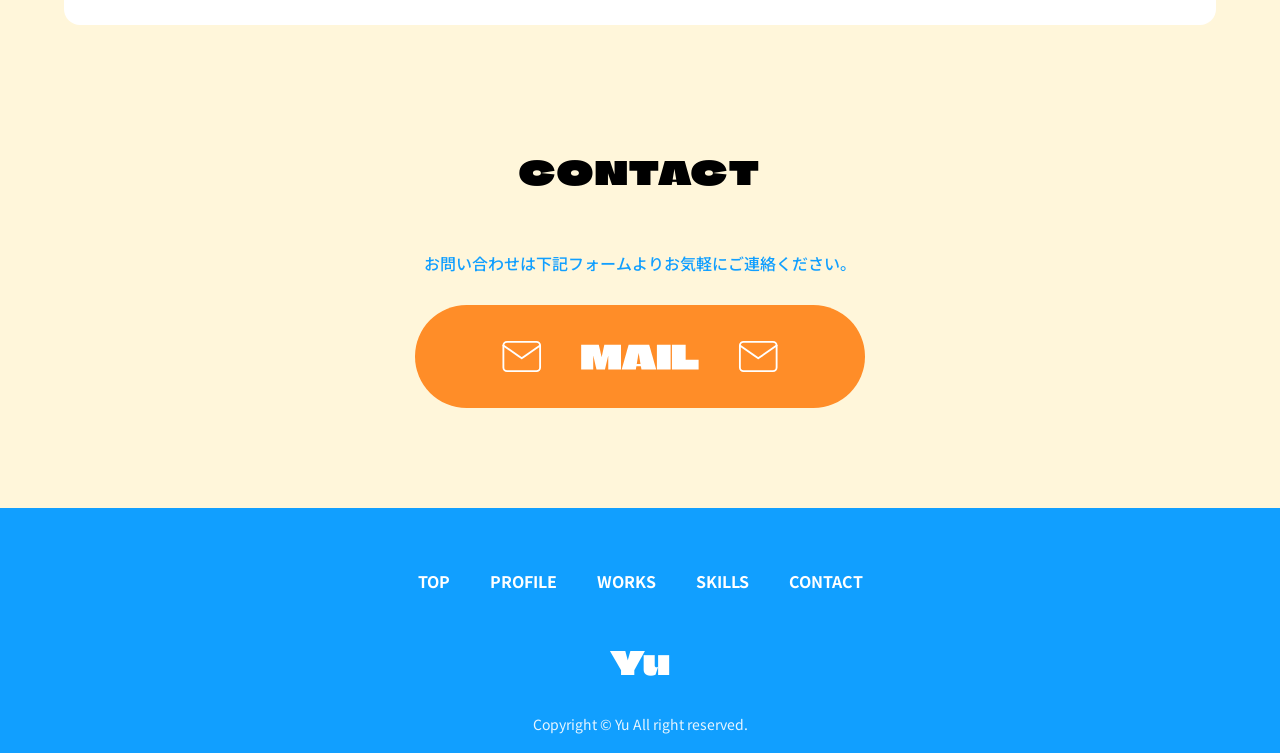
==== commit cbcd1875: "fix: h1にsr-onlyテキストを追加" ====
--- a/index.html
+++ b/index.html
@@ -7,13 +7,13 @@
     <title>Yu Portfolio</title>
 
     <!-- Google Fonts -->
-    <link rel="preconnect" href="https://fonts.googleapis.com" />
-    <link rel="preconnect" href="https://fonts.gstatic.com" crossorigin />
+    <link rel="preconnect" href="https://fonts.googleapis.com">
+    <link rel="preconnect" href="https://fonts.gstatic.com" crossorigin>
     <link
         href="https://fonts.googleapis.com/css2?family=Climate+Crisis&family=Noto+Sans+JP:wght@400;500;700&display=swap"
-        rel="stylesheet" />
+        rel="stylesheet">
     <link rel="stylesheet" href="css/reset.css">
-    <link rel="stylesheet" href="css/style.css" />
+    <link rel="stylesheet" href="css/style.css">
     <link rel="stylesheet" href="common/bxslider/css/jquery.bxslider.css">
 </head>
 
@@ -55,9 +55,9 @@
     <main>
         <!-- ========== HERO ========== -->
         <section class="hero">
-            <h1 class="hero__catch"><!-- JSでタイピングアニメーション表示 --></h1>
+            <h1 class="hero__catch"><span class="sr-only">丁寧に積み上げて、テクノロジーで暮らしを豊かに。</span></h1>
             <div class="hero__image">
-                <img src="images/hero.jpg" alt="海の風景" />
+                <img src="images/hero.jpg" alt="海の風景">
             </div>
             <div class="hero__name">
                 <p>Yu</p>
--- a/css/style.css
+++ b/css/style.css
@@ -717,7 +717,7 @@
 
     .hero__image {
         height: auto;
-        /* height: 300px;
+        /* height: 300px; */
     }
 
     /* ========== Profile（スマホ用） ========== */
@@ -956,5 +956,4 @@
         font-size: 12px;
     }
 
-
 }
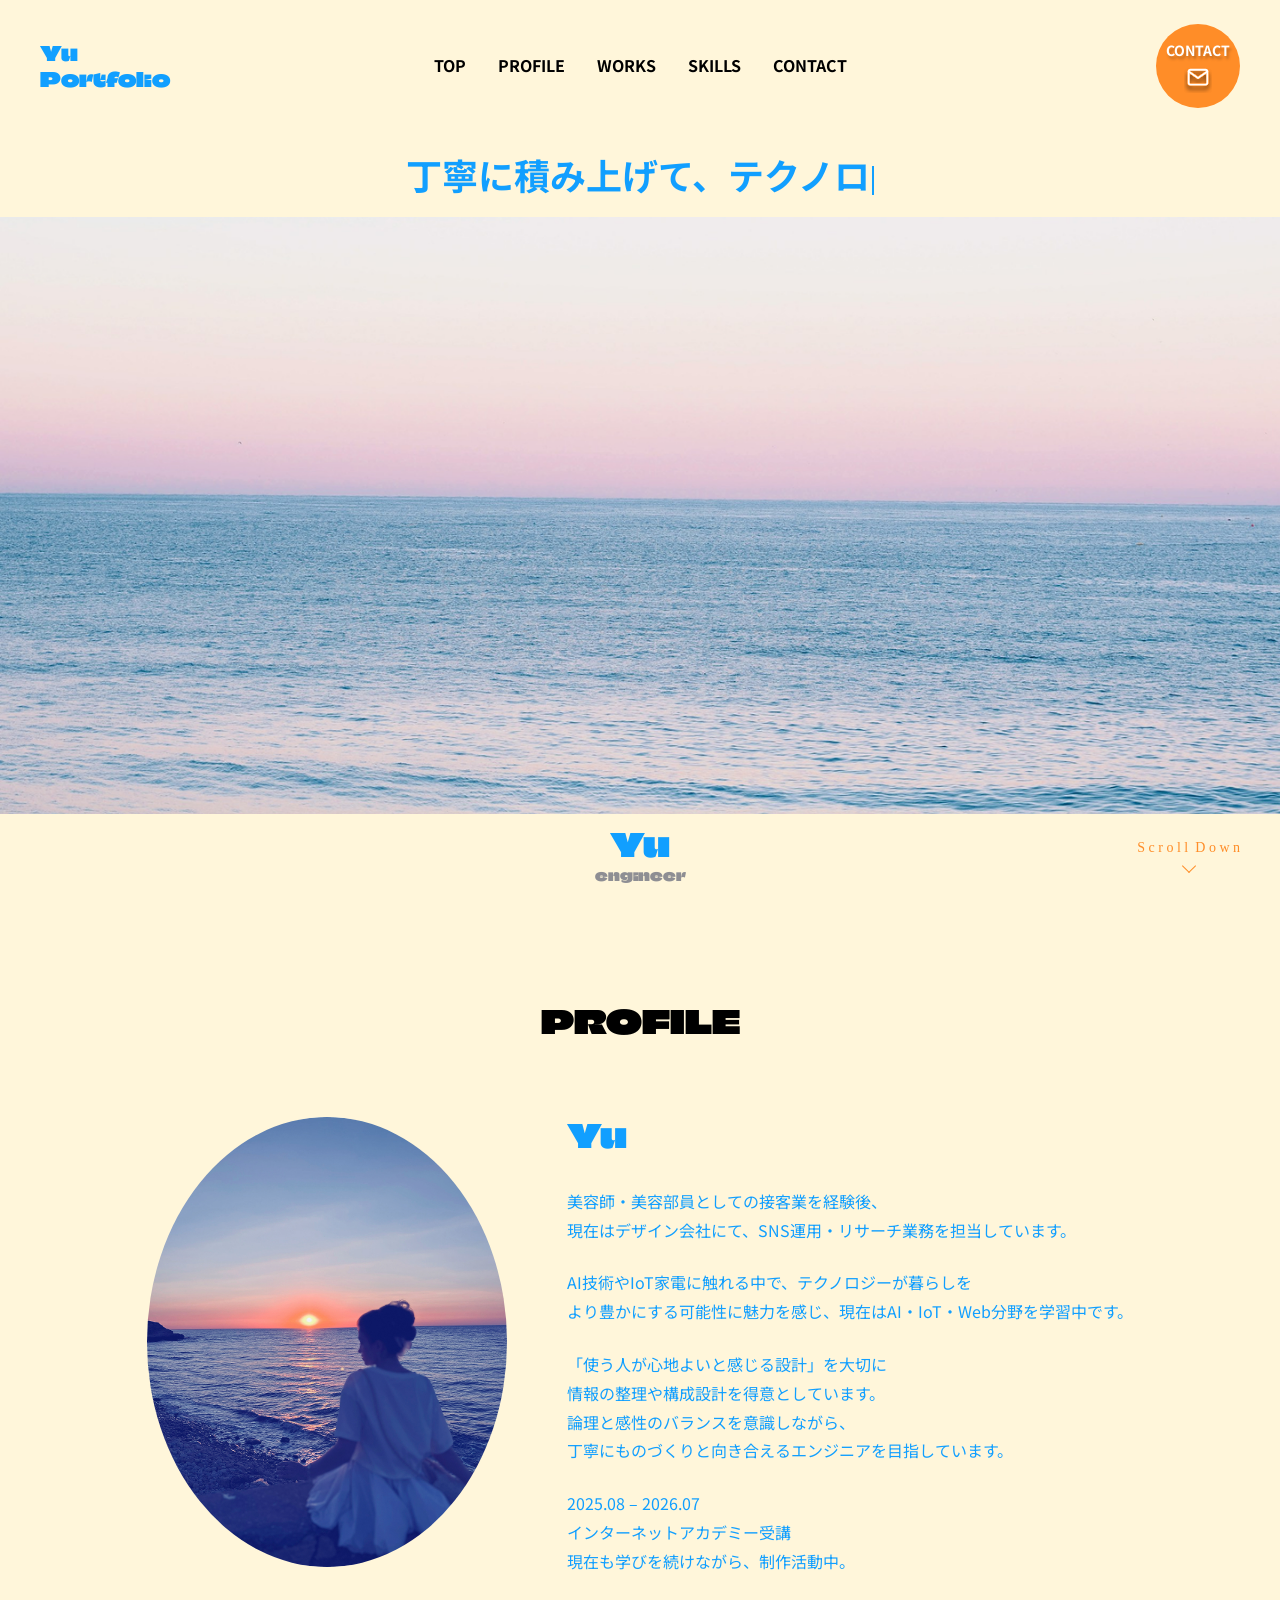
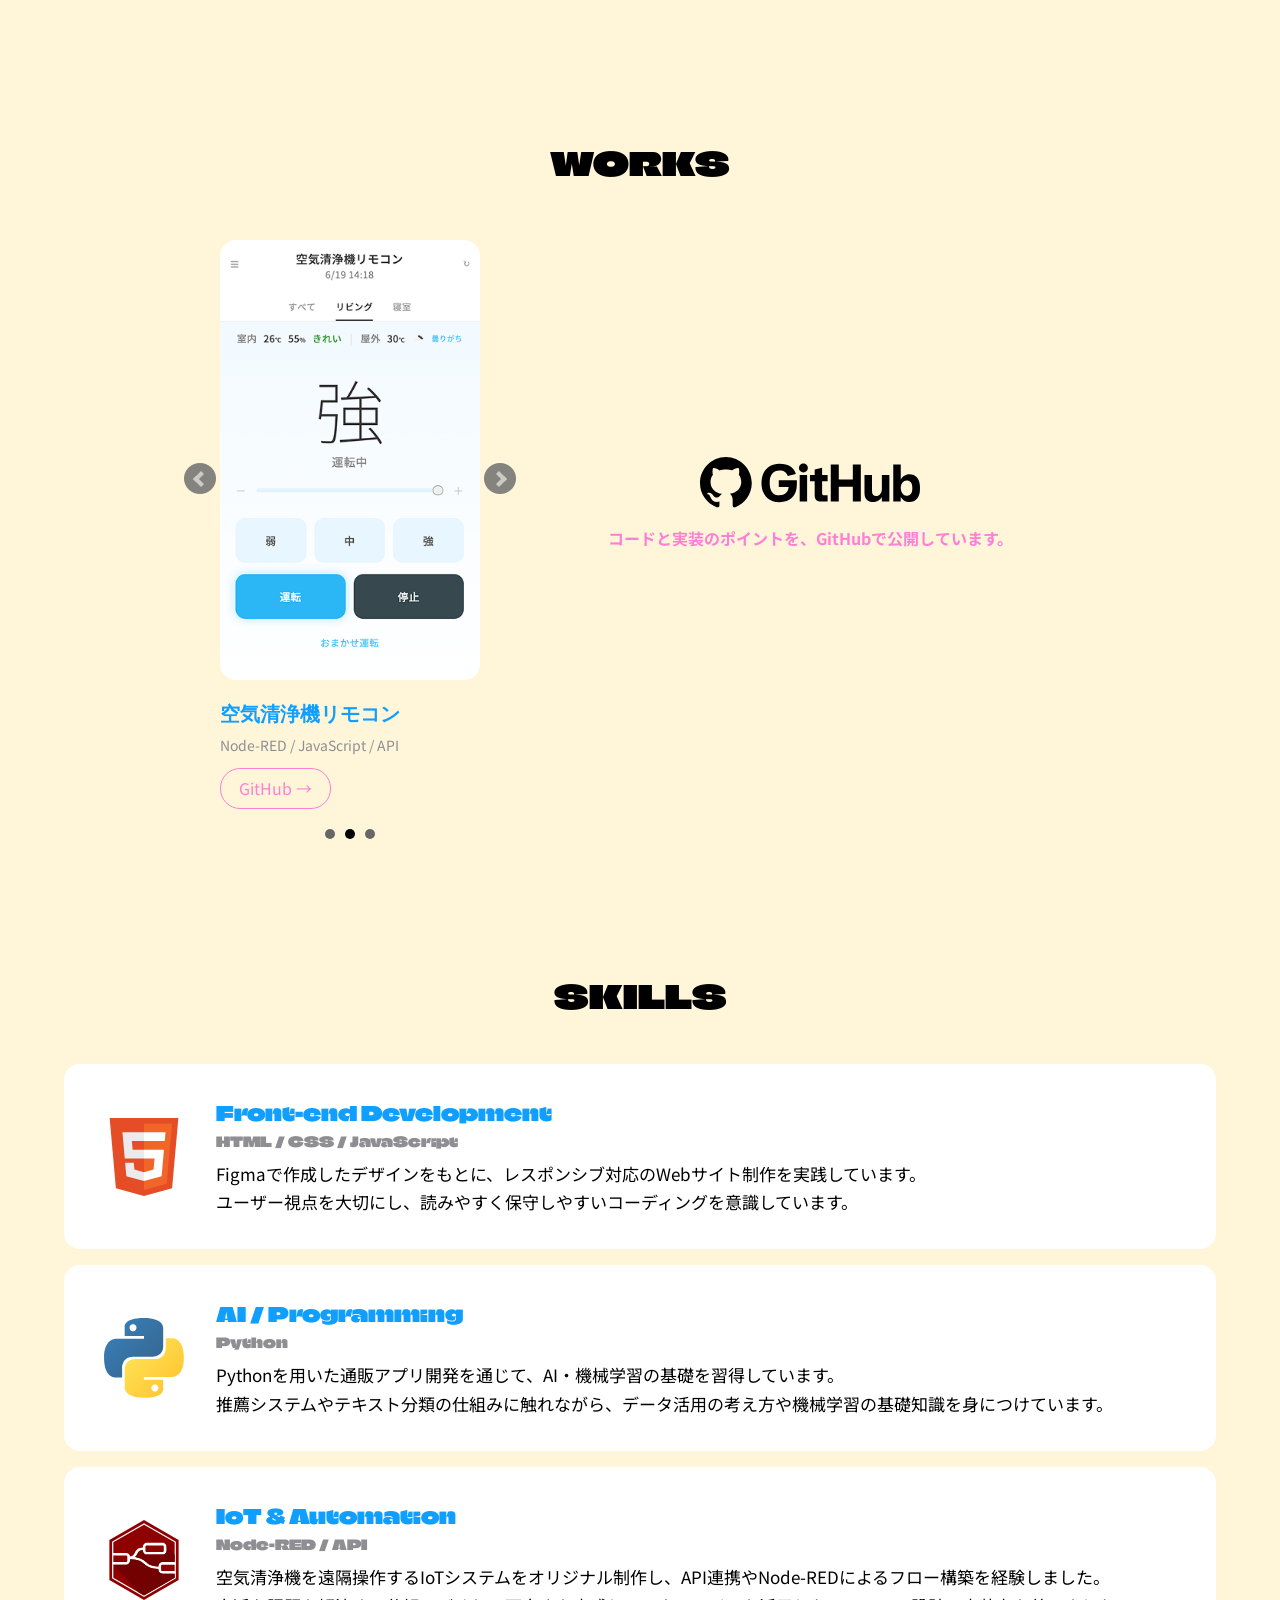
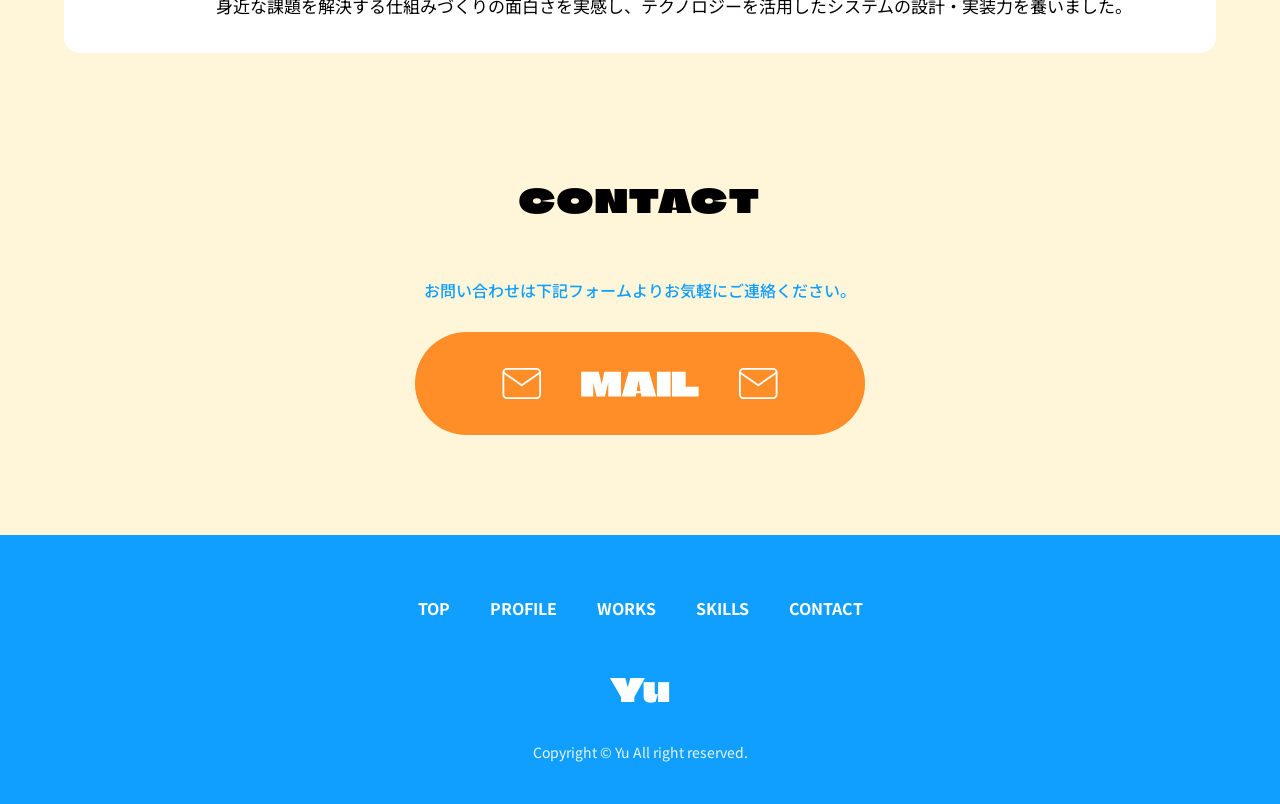
==== commit f4b0e760: "add favicon, fix works section, fix hamburger menu" ====
--- a/index.html
+++ b/index.html
@@ -5,6 +5,7 @@
     <meta charset="UTF-8">
     <meta name="viewport" content="width=device-width, initial-scale=1.0">
     <title>Yu Portfolio</title>
+    <link rel="icon" href="images/favicon.png">
 
     <!-- Google Fonts -->
     <link rel="preconnect" href="https://fonts.googleapis.com">
@@ -120,6 +121,8 @@
                             </div>
                             <h3 class="works__slide-title">空気清浄機リモコン</h3>
                             <p class="works__slide-tech">Node-RED / JavaScript / API</p>
+                            <a href="https://github.com/yu-studio33/air-cleaner-remote" target="_blank"
+                                class="works__slide-github">GitHub →</a>
                         </li>
 
                         <li class="works__slide-item">
@@ -127,11 +130,13 @@
                                 <img src="images/daigaku.png" alt="架空の大学サイト">
                             </div>
                             <h3 class="works__slide-title">架空の大学サイト</h3>
-                            <p class="works__slide-tech">HTML / CSS</p>
+                            <p class="works__slide-tech">HTML / CSS / JavaScript</p>
+                            <a href="https://github.com/yu-studio33/university-site" target="_blank"
+                                class="works__slide-github">GitHub →</a>
                         </li>
+
                     </ul>
                 </div>
-
 
                 <div class="works__github-area">
                     <a href="https://github.com/yu-studio33" target="_blank" class="works__github-btn">
--- a/css/style.css
+++ b/css/style.css
@@ -347,7 +347,7 @@
 }
 
 .works__slide-tech {
-    font-family: var(--font-en);
+    font-family: var(--font-ja);
     font-size: 14px;
     color: var(--color-gray);
 }
@@ -355,6 +355,7 @@
 /* 矢印の位置を画像の中央に合わせる */
 .works__slider-area .bx-wrapper .bx-controls-direction a {
     top: 42%;
+    z-index: 1;
 }
 
 .works__github-area {
@@ -377,6 +378,22 @@
     font-size: 16px;
     font-weight: 700;
     text-align: center;
+}
+
+.works__slide-github {
+    display: inline-block;
+    margin-top: 10px;
+    color: var(--color-pink);
+    font-size: 1rem;
+    text-decoration: none;
+    border: 1px solid var(--color-pink);
+    border-radius: 20px;
+    padding: 6px 18px;
+}
+
+.works__slide-github:hover {
+    background-color: var(--color-pink);
+    color: #fff;
 }
 
 /* ========== SKILLS ========== */
@@ -617,7 +634,7 @@
         right: -100%;
         width: 90%;
         height: 100vh;
-        background: linear-gradient(135deg, #ffffff 0%, var(--color-bg) 100%);
+        background: #ffffff;
         box-shadow: -5px 0 25px rgba(0, 0, 0, 0.1);
 
         flex-direction: column;
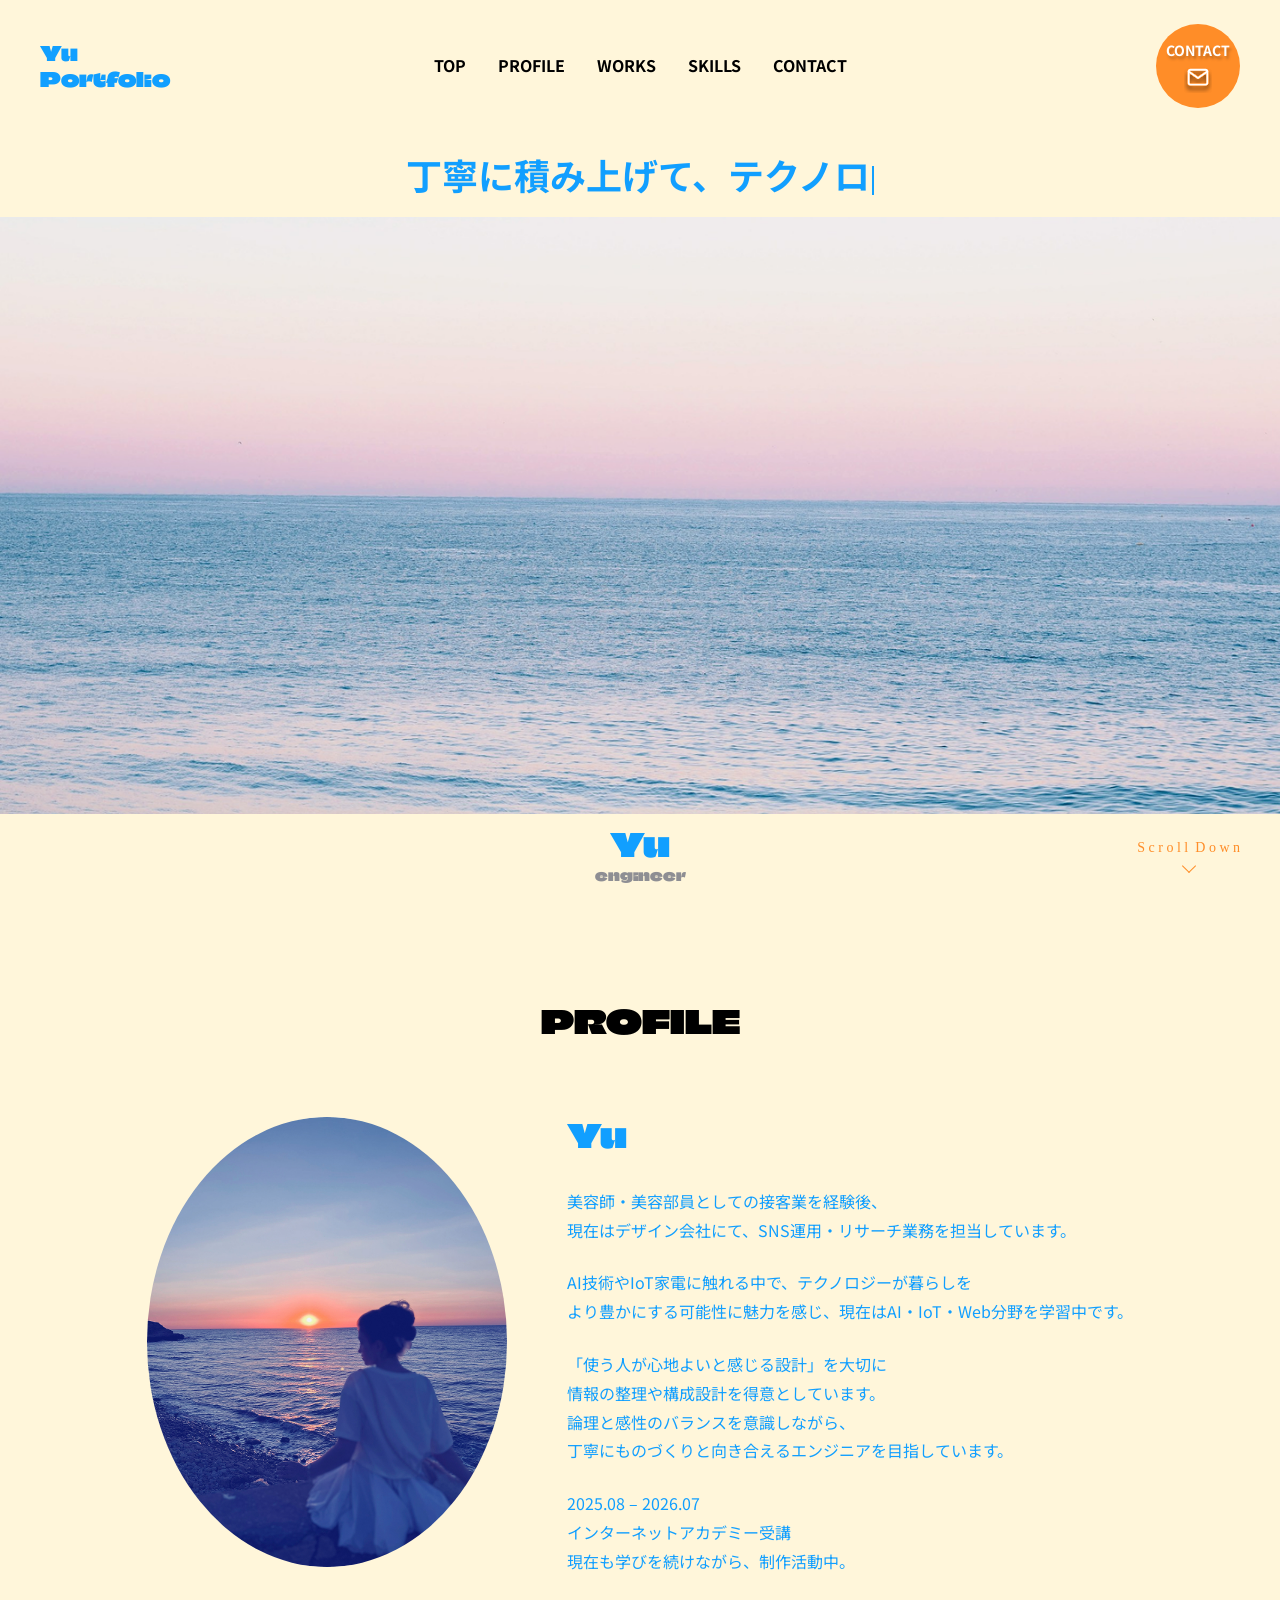
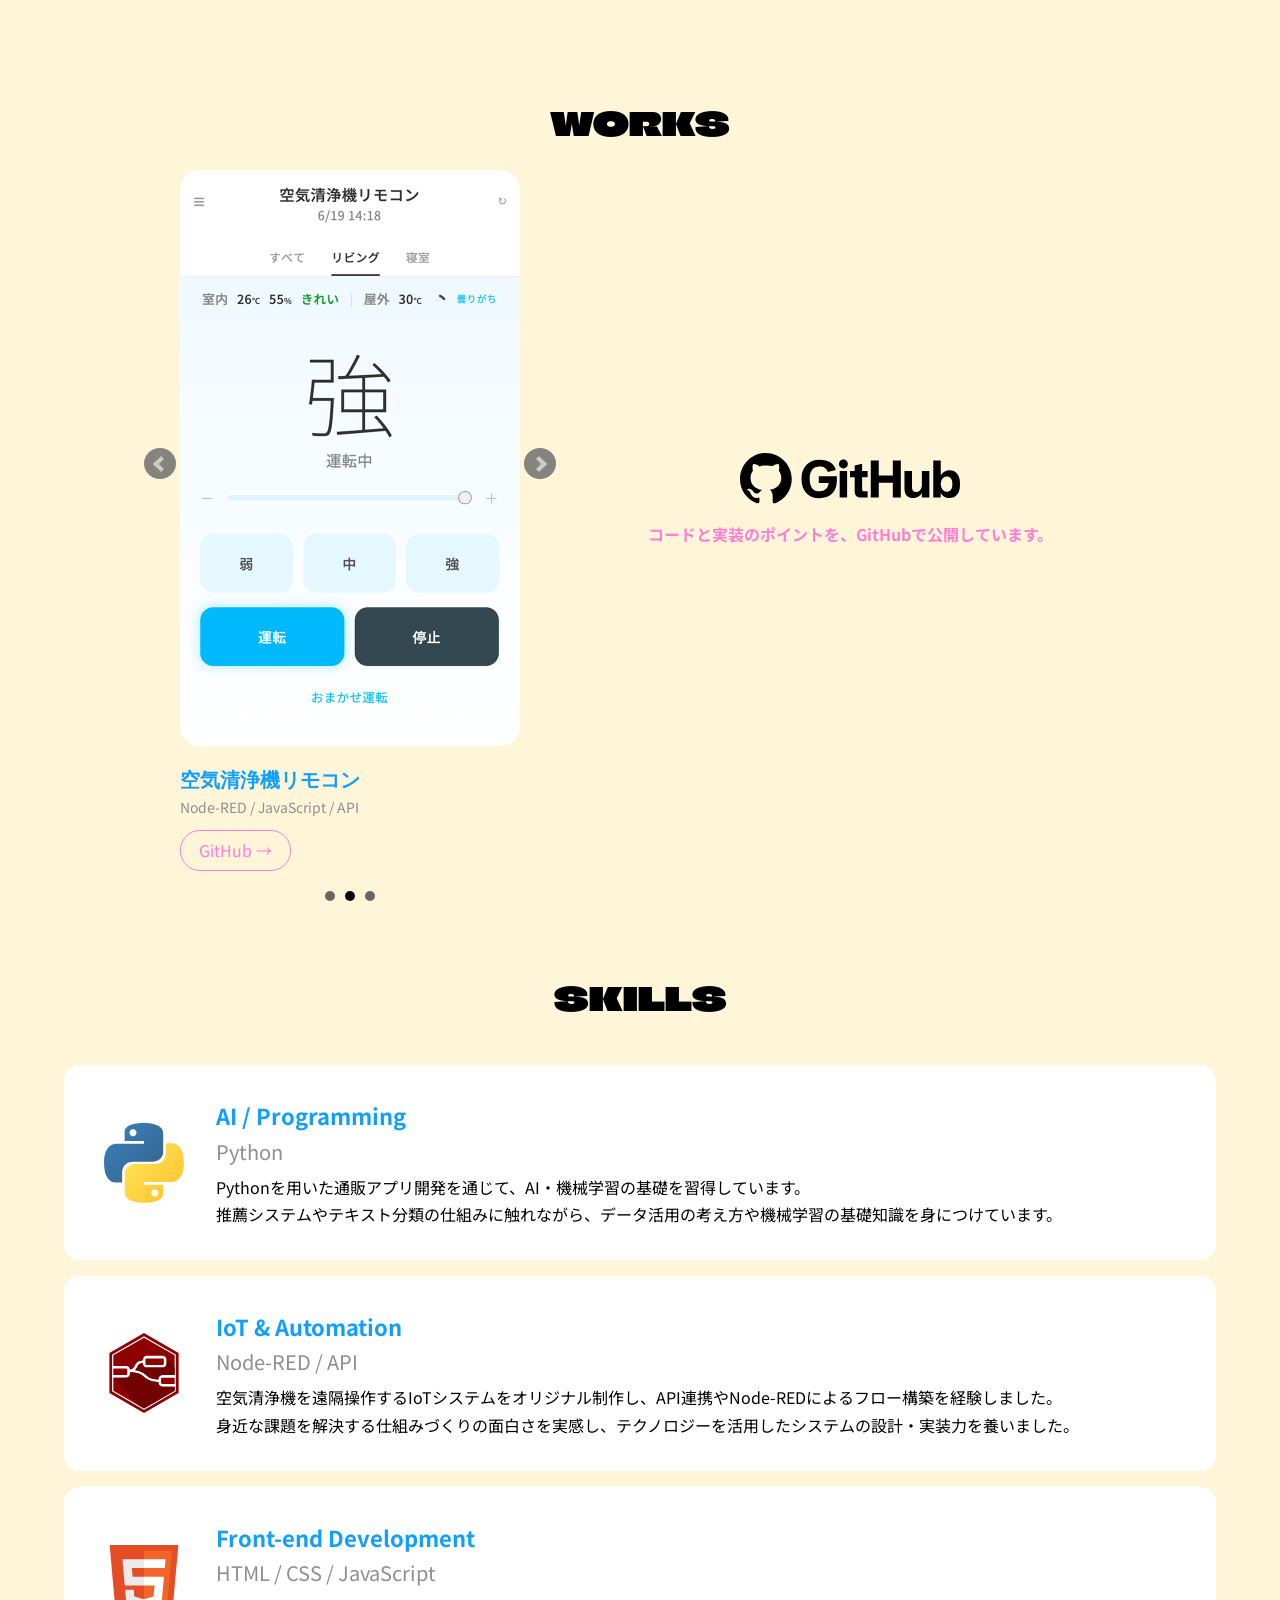
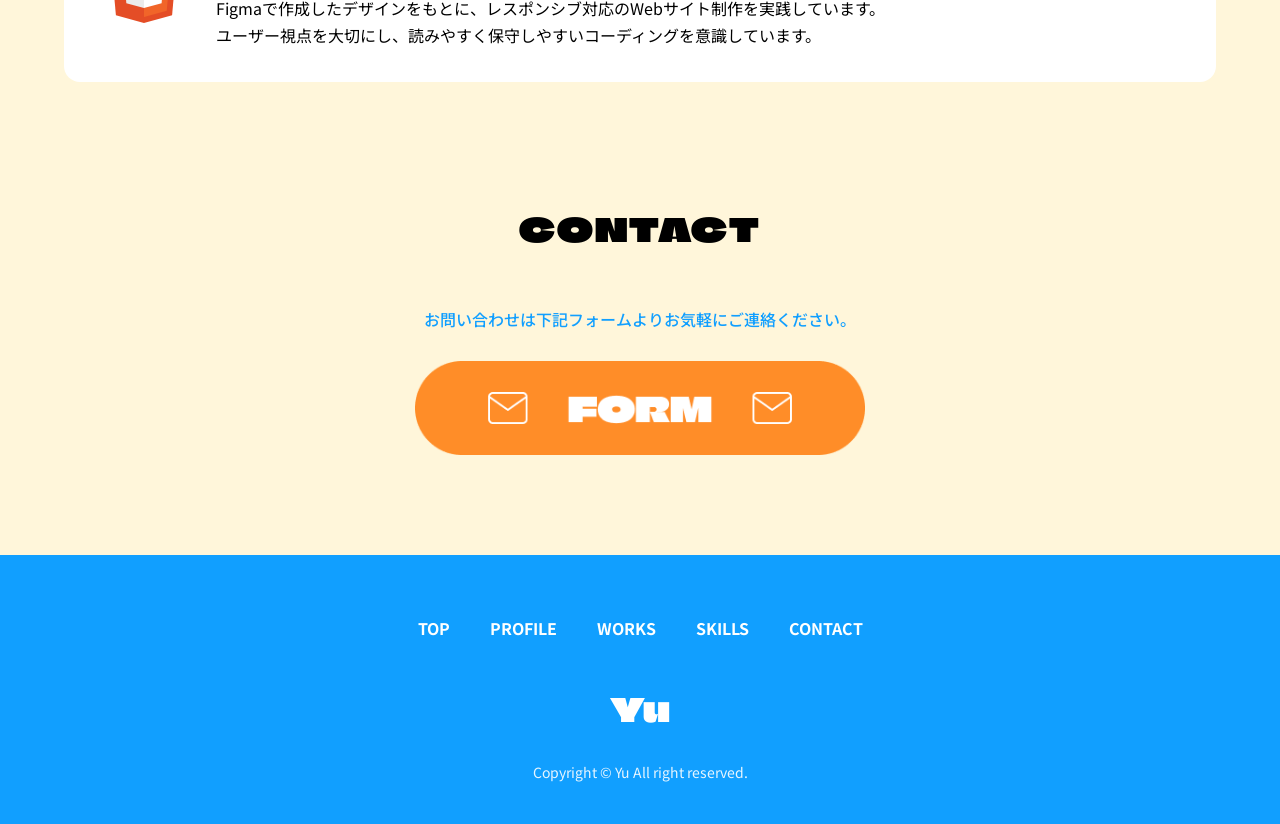
==== commit 4730493b: "WORKSセクション調整・スマホ対応修正・FORMボタン変更" ====
--- a/index.html
+++ b/index.html
@@ -40,7 +40,7 @@
                     <li class="hamburger__mail-item">
                         <a href="https://docs.google.com/forms/d/e/1FAIpQLSf8Ze9yWy_M1FkeZI8zdQeNe9JQwdk8QqkhJF9S9G2d9eP25A/viewform?usp=publish-editor"
                             target="_blank" class="hamburger__mail">
-                            <img src="images/mail.svg" alt="mail">
+                            <img src="images/form.png" alt="form">
                         </a>
                     </li>
                 </ul>
@@ -131,8 +131,8 @@
                             </div>
                             <h3 class="works__slide-title">架空の大学サイト</h3>
                             <p class="works__slide-tech">HTML / CSS / JavaScript</p>
-                            <a href="https://github.com/yu-studio33/university-site" target="_blank"
-                                class="works__slide-github">GitHub →</a>
+                            <a href="https://yu-studio33.github.io/university-site/" target="_blank"
+                                class="works__slide-github">サイトを見る →</a>
                         </li>
 
                     </ul>
@@ -153,6 +153,32 @@
 
             <ul class="skills__list">
                 <!-- カード1 -->
+                <li class="skills__item">
+                    <img src="images/python.svg" alt="Python" class="skills__icon">
+                    <div class="skills__text-block">
+                        <h3 class="skills__title">AI / Programming</h3>
+                        <p class="skills__tech">Python</p>
+                        <p class="skills__text">
+                            Pythonを用いた通販アプリ開発を通じて、AI・機械学習の基礎を習得しています。<br>
+                            推薦システムやテキスト分類の仕組みに触れながら、データ活用の考え方や機械学習の基礎知識を身につけています。
+                        </p>
+                    </div>
+                </li>
+
+                <!-- カード2 -->
+                <li class="skills__item">
+                    <img src="images/nodered.svg" alt="Node-RED" class="skills__icon">
+                    <div class="skills__text-block">
+                        <h3 class="skills__title">IoT & Automation</h3>
+                        <p class="skills__tech">Node-RED / API</p>
+                        <p class="skills__text">
+                            空気清浄機を遠隔操作するIoTシステムをオリジナル制作し、API連携やNode-REDによるフロー構築を経験しました。<br>
+                            身近な課題を解決する仕組みづくりの面白さを実感し、テクノロジーを活用したシステムの設計・実装力を養いました。
+                        </p>
+                    </div>
+                </li>
+
+                <!-- カード3 -->
                 <li class="skills__item">
                     <img src="images/html.svg" alt="HTML" class="skills__icon">
                     <div class="skills__text-block">
@@ -164,35 +190,8 @@
                         </p>
                     </div>
                 </li>
-
-                <!-- カード2 -->
-                <li class="skills__item">
-                    <img src="images/python.svg" alt="Python" class="skills__icon">
-                    <div class="skills__text-block">
-                        <h3 class="skills__title">AI / Programming</h3>
-                        <p class="skills__tech">Python</p>
-                        <p class="skills__text">
-                            Pythonを用いた通販アプリ開発を通じて、AI・機械学習の基礎を習得しています。<br>
-                            推薦システムやテキスト分類の仕組みに触れながら、データ活用の考え方や機械学習の基礎知識を身につけています。
-                        </p>
-                    </div>
-                </li>
-
-                <!-- カード3 -->
-                <li class="skills__item">
-                    <img src="images/nodered.svg" alt="Node-RED" class="skills__icon">
-                    <div class="skills__text-block">
-                        <h3 class="skills__title">IoT & Automation</h3>
-                        <p class="skills__tech">Node-RED / API</p>
-                        <p class="skills__text">
-                            空気清浄機を遠隔操作するIoTシステムをオリジナル制作し、API連携やNode-REDによるフロー構築を経験しました。<br>
-                            身近な課題を解決する仕組みづくりの面白さを実感し、テクノロジーを活用したシステムの設計・実装力を養いました。
-                        </p>
-                    </div>
-                </li>
             </ul>
         </section>
-
 
         <!-- ========== CONTACT ========== -->
         <section id="contact" class="contact section">
@@ -200,7 +199,7 @@
             <p class="contact__text">お問い合わせは下記フォームより<br class="sp-only">お気軽にご連絡ください。</p>
             <a href="https://docs.google.com/forms/d/e/1FAIpQLSf8Ze9yWy_M1FkeZI8zdQeNe9JQwdk8QqkhJF9S9G2d9eP25A/viewform?usp=publish-editor"
                 target="_blank" rel="noopener" class="contact__btn">
-                <img src="images/mail.svg" alt="mail">
+                <img src="images/form.png" alt="form">
             </a>
         </section>
 
--- a/css/style.css
+++ b/css/style.css
@@ -298,13 +298,13 @@
 
 /* ========== WORKS ========== */
 .works {
-    padding-top: 60px;
-    padding-bottom: 60px;
+    padding-top: 20px;
+    padding-bottom: 0px;
 }
 
 /* WORKSタイトル下の余白を縮める */
 .works .section__title {
-    margin-bottom: 50px;
+    margin-bottom: 20px;
 }
 
 .works__container {
@@ -316,7 +316,7 @@
 
 .works__slider-area {
     flex: 1;
-    max-width: 260px;
+    max-width: 340px;
 }
 
 /* bxSliderのデフォルト白背景・枠線・影をリセット */
@@ -343,7 +343,7 @@
     font-family: var(--font-en);
     font-size: 20px;
     color: var(--color-primary);
-    margin-bottom: 4px;
+    margin-bottom: 0px;
 }
 
 .works__slide-tech {
@@ -396,6 +396,16 @@
     color: #fff;
 }
 
+.works__github-btn {
+    display: inline-block;
+    transition: opacity 0.3s ease, transform 0.3s ease;
+}
+
+.works__github-btn:hover {
+    opacity: 0.85;
+    transform: translateY(-3px);
+}
+
 /* ========== SKILLS ========== */
 
 .skills {
@@ -429,23 +439,23 @@
 }
 
 .skills__title {
-    font-family: var(--font-en);
-    font-size: 20px;
+    font-family: var(--font-ja);
+    font-size: 22px;
     color: var(--color-primary);
     margin: 0;
     /* 上0・左右0・下0px → titleとtechの間隔 */
 }
 
 .skills__tech {
-    font-family: var(--font-en);
-    font-size: 14px;
+    font-family: var(--font-ja);
+    font-size: 20px;
     color: var(--color-gray);
-    margin: 0 0 6px;
+    margin: 0 0 5px;
     /* 上0・左右0・下6px → techとdescriptionの間隔 */
 }
 
 .skills__text {
-    font-size: 17px;
+    font-size: 16px;
     margin: 0;
     /* 説明文は一番下なので余白リセットのみ */
 }
@@ -889,6 +899,15 @@
         text-align: center;
     }
 
+    .works__slide-github {
+        display: block;
+        text-align: center;
+        margin-top: 10px;
+        width: fit-content;
+        margin-left: auto;
+        margin-right: auto;
+    }
+
     /* ========== SKILLS（スマホ用） ========== */
     .skills {
         padding-top: 40px !important;
